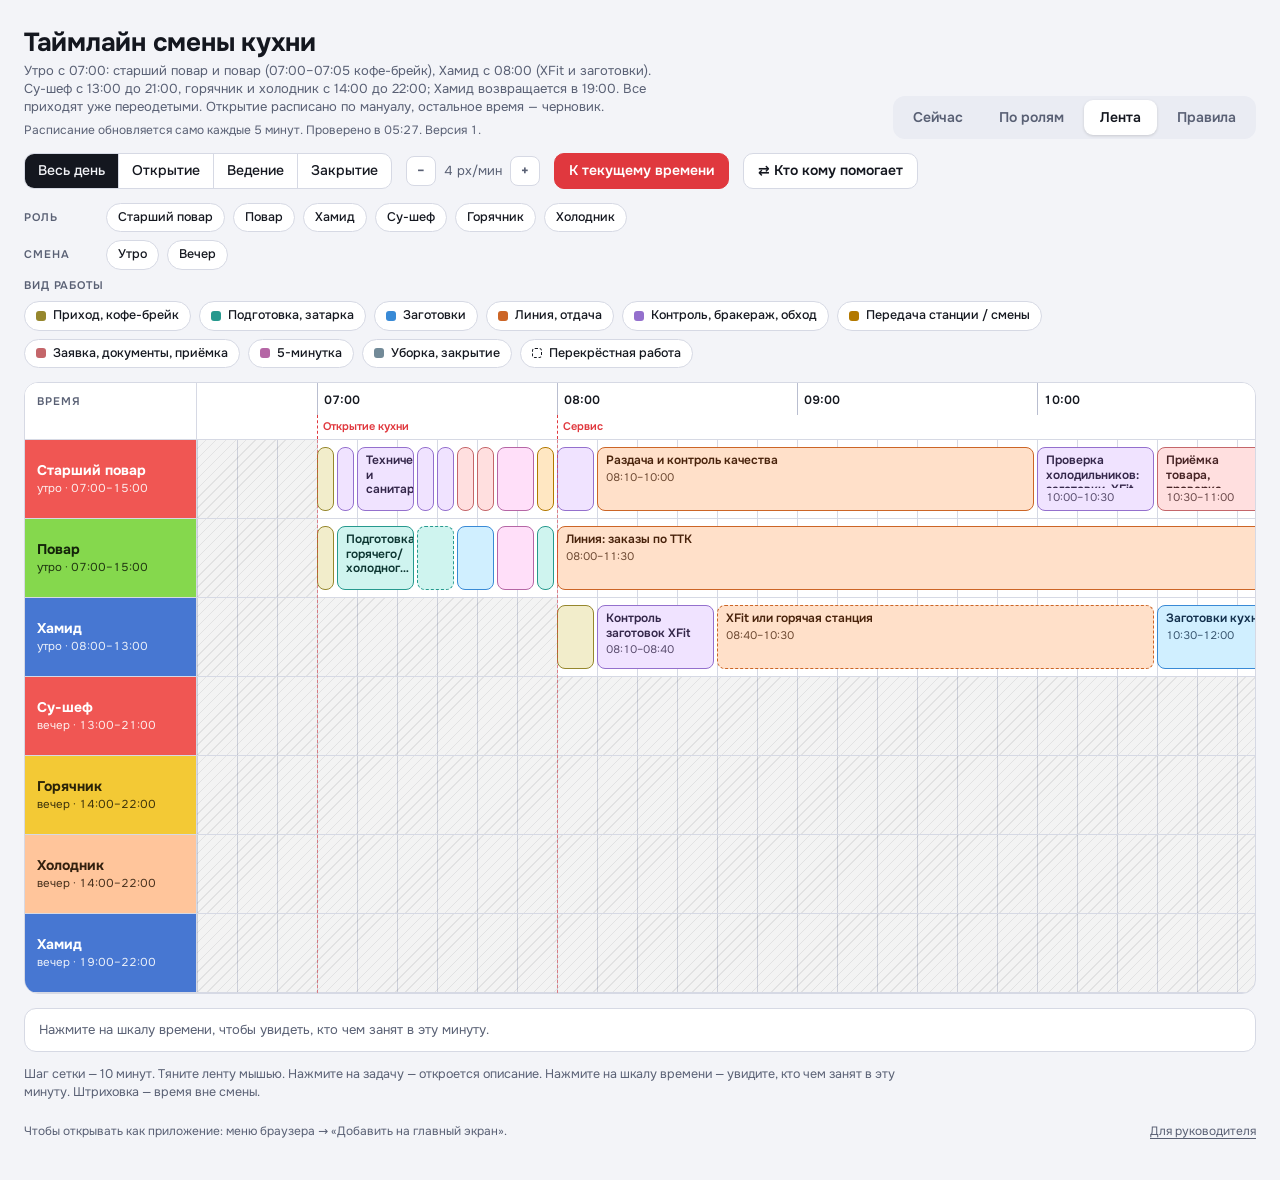
==== index.html @ 7838a144 "Add files via upload" ====
<!doctype html>
<html lang="ru">
<head>
<meta charset="utf-8">
<meta name="viewport" content="width=device-width, initial-scale=1, viewport-fit=cover">
<title>Таймлайн смены кухни</title>
<meta name="robots" content="noindex, nofollow">
<meta name="description" content="Расписание смены кухни: кто, что и когда делает">
<meta name="theme-color" content="#f3f4f8" media="(prefers-color-scheme: light)">
<meta name="theme-color" content="#0d1017" media="(prefers-color-scheme: dark)">
<link rel="manifest" href="manifest.webmanifest">
<link rel="icon" href="icons/icon.svg" type="image/svg+xml">
<link rel="apple-touch-icon" href="icons/apple-touch-icon.png">
<meta name="mobile-web-app-capable" content="yes">
<meta name="apple-mobile-web-app-capable" content="yes">
<meta name="apple-mobile-web-app-title" content="Кухня">
<link rel="stylesheet" href="fonts/onest.css">
<style>
/* Раскладка: шапка с вкладками → панель фильтров → лента (шкала времени × дорожки ролей) → панель описания задачи.
   Лента скроллится внутри своего контейнера; страница в ширину не растёт. Данные лежат в data.json рядом со страницей; приложение само читает его раз в 5 минут. */
:root {
  --font: "Onest", system-ui, -apple-system, "Segoe UI", Roboto, sans-serif;
  --bg: #f3f4f8;
  --surface: #ffffff;
  --surface-2: #eaecf3;
  --line: #d6d9e4;
  --line-strong: #b9bed0;
  --fg: #14171f;
  --muted: #596074;
  --accent: #e0383e;
  --accent-fg: #ffffff;
  --ok: #1e7a46;
  --warn: #9a5b00;
  --warn-bg: #fff3d6;
  --role-su: oklch(0.66 0.19 25);   --role-su-fg: #ffffff;
  --role-p: oklch(0.80 0.19 135);   --role-p-fg: #14230a;
  --role-ham: oklch(0.58 0.15 262); --role-ham-fg: #ffffff;
  --role-gc: oklch(0.85 0.16 92);   --role-gc-fg: #2a2308;
  --role-xc: oklch(0.87 0.09 55);   --role-xc-fg: #33200f;
  --role-tq: oklch(0.74 0.12 190);  --role-tq-fg: #05201f;
  --role-vi: oklch(0.62 0.17 295);  --role-vi-fg: #ffffff;
  --role-pk: oklch(0.78 0.13 350);  --role-pk-fg: #3a0c1f;
  --role-gy: oklch(0.74 0.02 260);  --role-gy-fg: #14171f;
  --role-or: oklch(0.76 0.16 55);   --role-or-fg: #301604;
  --off: rgba(20, 23, 31, .05);
  --hatch: rgba(20, 23, 31, .08);
  --tbg-l: .94; --tbd-l: .62; --ttx-l: .30;
  --shadow: 0 8px 30px rgba(20, 23, 31, .18);
}
@media (prefers-color-scheme: dark) {
  :root:not([data-theme="light"]) {
    --bg: #0d1017; --surface: #151a24; --surface-2: #1d2432; --line: #2a3246; --line-strong: #3b4560;
    --fg: #e8ebf3; --muted: #8e97ac; --accent: #ff6468; --accent-fg: #1a0708; --ok: #4cc38a; --warn: #f0b254; --warn-bg: #3a2c10;
    --role-su: oklch(0.62 0.18 25); --role-su-fg: #fff6f6; --role-p: oklch(0.78 0.18 135); --role-p-fg: #0d1a06; --role-ham: oklch(0.58 0.14 262); --role-ham-fg: #f3f5ff; --role-gc: oklch(0.80 0.15 92); --role-gc-fg: #1f1a05; --role-xc: oklch(0.80 0.09 55); --role-xc-fg: #25160a;
    --role-tq: oklch(0.70 0.12 190); --role-tq-fg: #04201e; --role-vi: oklch(0.60 0.16 295); --role-vi-fg: #f6f3ff; --role-pk: oklch(0.74 0.13 350); --role-pk-fg: #2a0714; --role-gy: oklch(0.55 0.02 260); --role-gy-fg: #f1f3f8; --role-or: oklch(0.72 0.15 55); --role-or-fg: #251003;
    --off: rgba(0, 0, 0, .28); --hatch: rgba(255, 255, 255, .05);
    --tbg-l: .30; --tbd-l: .64; --ttx-l: .95; --shadow: 0 8px 30px rgba(0, 0, 0, .55);
    color-scheme: dark;
  }
}
:root[data-theme="dark"] {
  --bg: #0d1017; --surface: #151a24; --surface-2: #1d2432; --line: #2a3246; --line-strong: #3b4560;
  --fg: #e8ebf3; --muted: #8e97ac; --accent: #ff6468; --accent-fg: #1a0708; --ok: #4cc38a; --warn: #f0b254; --warn-bg: #3a2c10;
  --role-su: oklch(0.62 0.18 25); --role-su-fg: #fff6f6; --role-p: oklch(0.78 0.18 135); --role-p-fg: #0d1a06; --role-ham: oklch(0.58 0.14 262); --role-ham-fg: #f3f5ff; --role-gc: oklch(0.80 0.15 92); --role-gc-fg: #1f1a05; --role-xc: oklch(0.80 0.09 55); --role-xc-fg: #25160a;
  --role-tq: oklch(0.70 0.12 190); --role-tq-fg: #04201e; --role-vi: oklch(0.60 0.16 295); --role-vi-fg: #f6f3ff; --role-pk: oklch(0.74 0.13 350); --role-pk-fg: #2a0714; --role-gy: oklch(0.55 0.02 260); --role-gy-fg: #f1f3f8; --role-or: oklch(0.72 0.15 55); --role-or-fg: #251003;
  --off: rgba(0, 0, 0, .28); --hatch: rgba(255, 255, 255, .05);
  --tbg-l: .30; --tbd-l: .64; --ttx-l: .95; --shadow: 0 8px 30px rgba(0, 0, 0, .55);
  color-scheme: dark;
}

* { box-sizing: border-box; }
[hidden] { display: none !important; }
body {
  background: var(--bg); color: var(--fg); font-family: var(--font); font-size: 14px; line-height: 1.4;
  padding-block: 20px 28px;
  padding-left: max(16px, env(safe-area-inset-left, 0px));
  padding-right: max(16px, env(safe-area-inset-right, 0px));
}
button { font: inherit; color: inherit; cursor: pointer; }
:focus-visible { outline: 2px solid var(--accent); outline-offset: 2px; }
.app { max-width: 1700px; margin-inline: auto; display: flex; flex-direction: column; gap: 14px; min-width: 0; }

/* цвета лент: класс rc-* задаёт пару --rb / --rf */
.rc-su { --rb: var(--role-su); --rf: var(--role-su-fg); }
.rc-p  { --rb: var(--role-p);  --rf: var(--role-p-fg); }
.rc-ham { --rb: var(--role-ham); --rf: var(--role-ham-fg); }
.rc-gc { --rb: var(--role-gc); --rf: var(--role-gc-fg); }
.rc-xc { --rb: var(--role-xc); --rf: var(--role-xc-fg); }
.rc-tq { --rb: var(--role-tq); --rf: var(--role-tq-fg); }
.rc-vi { --rb: var(--role-vi); --rf: var(--role-vi-fg); }
.rc-pk { --rb: var(--role-pk); --rf: var(--role-pk-fg); }
.rc-gy { --rb: var(--role-gy); --rf: var(--role-gy-fg); }
.rc-or { --rb: var(--role-or); --rf: var(--role-or-fg); }

/* типы работ: оттенок и насыщенность; светлоту задаёт тема */
.ty-arrival { --h: 100; --c: .11; }
.ty-setup   { --h: 185; --c: .10; }
.ty-prep    { --h: 250; --c: .14; }
.ty-line    { --h: 48;  --c: .15; }
.ty-control { --h: 300; --c: .14; }
.ty-handoff { --h: 78;  --c: .14; }
.ty-docs    { --h: 18;  --c: .12; }
.ty-meeting { --h: 335; --c: .13; }
.ty-clean   { --h: 232; --c: .035; }

/* шапка */
.top { display: flex; flex-wrap: wrap; align-items: end; justify-content: space-between; gap: 12px 24px; }
h1 { margin: 0; font-size: 26px; line-height: 1.15; font-weight: 700; letter-spacing: -.01em; text-wrap: balance; }
.sub { margin: 4px 0 0; color: var(--muted); font-size: 13px; max-width: 70ch; }
.live { margin: 6px 0 0; color: var(--muted); font-size: 12px; font-variant-numeric: tabular-nums; }
.tabs { display: inline-flex; gap: 4px; padding: 4px; background: var(--surface-2); border-radius: 12px; max-width: 100%; overflow-x: auto; }
.tabs button { border: 0; background: transparent; padding: 8px 16px; border-radius: 9px; font-weight: 600; color: var(--muted); white-space: nowrap; }
.tabs button[aria-selected="true"] { background: var(--surface); color: var(--fg); box-shadow: 0 1px 3px rgba(0, 0, 0, .15); }

/* панель управления */
.bar { display: flex; flex-wrap: wrap; align-items: center; gap: 10px 14px; }
.seg { display: inline-flex; border: 1px solid var(--line); border-radius: 10px; overflow: hidden; background: var(--surface); }
.seg button { border: 0; background: transparent; padding: 7px 13px; font-weight: 500; }
.seg button + button { border-left: 1px solid var(--line); }
.seg button[aria-pressed="true"] { background: var(--fg); color: var(--bg); }
.zoom { display: inline-flex; align-items: center; gap: 8px; color: var(--muted); font-size: 13px; font-variant-numeric: tabular-nums; }
.zoom button { width: 30px; height: 30px; border-radius: 8px; border: 1px solid var(--line); background: var(--surface); font-weight: 700; }
.btn { border: 1px solid var(--line); background: var(--surface); padding: 7px 14px; border-radius: 10px; font-weight: 600; }
.btn.accent { background: var(--accent); border-color: var(--accent); color: var(--accent-fg); }
.btn[aria-pressed="true"] { background: var(--fg); color: var(--bg); border-color: var(--fg); }
.btn:disabled { opacity: .45; cursor: default; }

.filters { display: flex; flex-direction: column; gap: 8px; }
.frow { display: flex; flex-wrap: wrap; align-items: center; gap: 8px; }
.flabel { min-width: 74px; font-size: 11px; font-weight: 600; letter-spacing: .08em; text-transform: uppercase; color: var(--muted); }
.chip { display: inline-flex; align-items: center; gap: 7px; padding: 5px 11px; border: 1px solid var(--line); border-radius: 999px; background: var(--surface); font-size: 12.5px; font-weight: 500; }
.chip[aria-pressed="true"] { border-color: var(--fg); box-shadow: 0 0 0 1px var(--fg); }
.dot { width: 10px; height: 10px; border-radius: 3px; background: oklch(var(--tbd-l) var(--c, .1) var(--h, 250)); flex: none; }
.dot.cross { background: transparent; border: 1.5px dashed var(--fg); }

/* лента */
.tl { background: var(--surface); border: 1px solid var(--line); border-radius: 14px; overflow: hidden; min-width: 0; }
.tl-scroll { overflow: auto; max-height: 78vh; cursor: grab; user-select: none; -webkit-user-select: none; position: relative; overscroll-behavior: contain; }
.tl-scroll.drag { cursor: grabbing; }
.tl-inner { position: relative; min-width: 100%; }
.tl-row { display: flex; }
.tl-head { position: sticky; top: 0; z-index: 6; background: var(--surface); border-bottom: 1px solid var(--line); }
.tl-corner { position: sticky; left: 0; z-index: 7; flex: none; width: var(--lw); background: var(--surface); display: flex; align-items: end; padding: 0 12px 6px; font-size: 11px; font-weight: 600; letter-spacing: .08em; text-transform: uppercase; color: var(--muted); border-right: 1px solid var(--line); }
.tl-axtrack { position: relative; height: 32px; flex: none; cursor: pointer; }
.tick { position: absolute; top: 0; bottom: 0; border-left: 1px solid var(--line); }
.tick span { position: absolute; left: 6px; bottom: 6px; font-size: 12px; color: var(--muted); font-variant-numeric: tabular-nums; }
.tick.major { border-left-color: var(--line-strong); }
.tick.major span { color: var(--fg); font-weight: 600; }
.tl-mstrack { position: relative; height: 24px; flex: none; }
.flag { position: absolute; top: 0; bottom: 0; border-left: 1.5px dashed var(--accent); }
.flag span { position: absolute; left: 5px; top: 4px; font-size: 11px; font-weight: 600; color: var(--accent); white-space: nowrap; }
.tl-lanes { position: relative; }
.tl-lane { display: flex; border-bottom: 1px solid var(--line); }
.tl-lane:last-child { border-bottom: 0; }
.tl-label { position: sticky; left: 0; z-index: 5; flex: none; width: var(--lw); padding: 10px 12px; display: flex; flex-direction: column; justify-content: center; gap: 2px; border-right: 1px solid var(--line); background: var(--rb); color: var(--rf); }
.rl-role { font-weight: 700; font-size: 14px; line-height: 1.2; overflow-wrap: anywhere; }
.rl-sub { font-size: 11.5px; opacity: .9; font-variant-numeric: tabular-nums; }
.tl-track {
  position: relative; flex: none; height: 78px;
  background-image: linear-gradient(to right, var(--line) 1px, transparent 1px), linear-gradient(to right, var(--line-strong) 1px, transparent 1px);
  background-size: calc(var(--ppm) * 10px) 100%, calc(var(--ppm) * 60px) 100%;
  background-position: 0 0, calc(var(--ppm) * 30px) 0;
}
.off { position: absolute; top: 0; bottom: 0; background-color: var(--off); background-image: repeating-linear-gradient(135deg, transparent 0 6px, var(--hatch) 6px 7px); }
.blk {
  position: absolute; top: 7px; bottom: 7px; padding: 5px 8px; text-align: left; overflow: hidden; display: flex; flex-direction: column; gap: 2px; min-width: 0;
  border-radius: 8px; border: 1px solid oklch(var(--tbd-l) var(--c) var(--h));
  background: oklch(var(--tbg-l) calc(var(--c) * .4) var(--h)); color: oklch(var(--ttx-l) calc(var(--c) * .45) var(--h));
  transition: opacity .15s, box-shadow .15s;
}
.blk:hover { box-shadow: 0 0 0 2px oklch(var(--tbd-l) var(--c) var(--h)); z-index: 2; }
.blk .bt { font-size: 12px; font-weight: 600; line-height: 1.2; display: -webkit-box; -webkit-box-orient: vertical; -webkit-line-clamp: 3; overflow: hidden; }
.blk .bm { font-size: 11px; opacity: .8; font-variant-numeric: tabular-nums; white-space: nowrap; }
.blk .bh { font-size: 10.5px; font-weight: 600; opacity: .9; line-height: 1.15; }
.blk.tiny { padding: 0; }
.blk.cross { border-style: dashed; border-width: 1.5px; }
.blk.dim { opacity: .24; }
.blk.hi { border-width: 2px; box-shadow: 0 0 0 1px var(--surface), 0 0 0 3px oklch(var(--tbd-l) var(--c) var(--h)); }
.tl-over { position: absolute; top: 0; bottom: 0; pointer-events: none; z-index: 3; }
.mline { position: absolute; top: 0; bottom: 0; border-left: 1.5px dashed var(--accent); opacity: .55; }
.nowline { position: absolute; top: 0; bottom: 0; border-left: 2px solid var(--accent); }
.nowline span { position: absolute; top: 2px; left: 4px; background: var(--accent); color: var(--accent-fg); font-size: 10.5px; font-weight: 700; padding: 1px 6px; border-radius: 6px; }
.pline { position: absolute; top: 0; bottom: 0; border-left: 2px solid var(--fg); }
.pline span { position: absolute; bottom: 2px; left: 4px; background: var(--fg); color: var(--bg); font-size: 10.5px; font-weight: 700; padding: 1px 6px; border-radius: 6px; font-variant-numeric: tabular-nums; }

.probe { padding: 12px 14px; background: var(--surface); border: 1px solid var(--line); border-radius: 12px; display: flex; flex-wrap: wrap; gap: 8px 18px; align-items: center; font-size: 13px; }
.probe b { font-variant-numeric: tabular-nums; }
.probe .pr { display: inline-flex; gap: 8px; align-items: center; min-width: 0; }
.hint { margin: 0; color: var(--muted); font-size: 12.5px; max-width: 110ch; }
.legend-note { margin: 0; color: var(--muted); font-size: 12.5px; }
.boot { color: var(--muted); }

/* вкладки: сейчас / по ролям / правила */
.panel { display: flex; flex-direction: column; gap: 14px; }
.now-head { display: flex; align-items: baseline; gap: 12px; flex-wrap: wrap; }
.now-time { font-size: 38px; font-weight: 700; letter-spacing: -.02em; font-variant-numeric: tabular-nums; }
.cards { display: grid; grid-template-columns: repeat(auto-fill, minmax(min(100%, 340px), 1fr)); gap: 12px; }
.card { background: var(--surface); border: 1px solid var(--line); border-radius: 14px; padding: 14px; display: flex; flex-direction: column; gap: 10px; min-width: 0; text-align: left; }
.card-h { display: flex; align-items: center; gap: 10px; flex-wrap: wrap; }
.rolepill { display: inline-block; padding: 3px 10px; border-radius: 8px; font-weight: 700; font-size: 12.5px; background: var(--rb); color: var(--rf); }
.shifttag { font-size: 12.5px; color: var(--muted); font-variant-numeric: tabular-nums; }
.cur { border: 1px solid oklch(var(--tbd-l) var(--c) var(--h)); background: oklch(var(--tbg-l) calc(var(--c) * .4) var(--h)); color: oklch(var(--ttx-l) calc(var(--c) * .45) var(--h)); border-radius: 10px; padding: 10px 12px; display: flex; flex-direction: column; gap: 6px; width: 100%; text-align: left; }
.cur .ct { font-weight: 700; }
.cur .cm { font-size: 12.5px; opacity: .85; font-variant-numeric: tabular-nums; }
.prog { height: 5px; border-radius: 3px; background: rgba(127, 127, 127, .25); overflow: hidden; }
.prog i { display: block; height: 100%; background: oklch(var(--tbd-l) var(--c) var(--h)); }
.next { color: var(--muted); font-size: 13px; }
.next-btn { border: 0; background: none; padding: 0; text-align: left; color: var(--muted); font-size: 13px; }
.next-btn:hover { color: var(--fg); }
.muted { color: var(--muted); }
.lane-sec { background: var(--surface); border: 1px solid var(--line); border-radius: 14px; overflow: hidden; }
.lane-sec > .card-h { padding: 12px 14px; border-bottom: 1px solid var(--line); }
.trow { display: grid; grid-template-columns: 108px 1fr; gap: 10px; align-items: center; width: 100%; padding: 9px 14px; border: 0; border-top: 1px solid var(--line); background: transparent; text-align: left; }
.lane-sec .trow:first-of-type { border-top: 0; }
.trow:hover { background: var(--surface-2); }
.trow .tt { font-variant-numeric: tabular-nums; color: var(--muted); font-size: 12.5px; }
.trow .tn { display: flex; align-items: center; gap: 8px; font-weight: 500; min-width: 0; }
.trow .tn span.tx { min-width: 0; }
.rules { display: grid; grid-template-columns: repeat(auto-fill, minmax(min(100%, 360px), 1fr)); gap: 12px; align-items: start; }
.rules h3 { margin: 0; font-size: 15px; }
.rules h4 { margin: 4px 0 0; font-size: 11px; letter-spacing: .08em; text-transform: uppercase; color: var(--muted); }
.rules ul { margin: 0; padding-left: 18px; display: flex; flex-direction: column; gap: 3px; }
.rules p { margin: 0; color: var(--muted); font-size: 13px; }

/* описание задачи */
.scrim { position: fixed; inset: 0; background: rgba(8, 10, 16, .45); z-index: 40; }
.drawer {
  position: fixed; z-index: 41; top: 0; right: 0; bottom: 0; width: min(440px, 100%); background: var(--surface); border-left: 1px solid var(--line); box-shadow: var(--shadow);
  display: flex; flex-direction: column; padding-top: env(safe-area-inset-top, 0px); padding-right: env(safe-area-inset-right, 0px); padding-bottom: env(safe-area-inset-bottom, 0px);
}
.dr-h { display: flex; align-items: start; gap: 12px; padding: 16px 18px 12px; }
.dr-h h2 { margin: 0; font-size: 18px; line-height: 1.25; flex: 1; text-wrap: balance; overflow-wrap: anywhere; }
.dr-x { border: 1px solid var(--line); background: var(--surface); width: 34px; height: 34px; border-radius: 9px; font-size: 18px; line-height: 1; }
.dr-b { padding: 0 18px 18px; overflow: auto; display: flex; flex-direction: column; gap: 12px; }
.dr-meta { display: grid; grid-template-columns: auto 1fr; gap: 4px 14px; font-size: 13px; }
.dr-meta dt { color: var(--muted); }
.dr-meta dd { margin: 0; font-variant-numeric: tabular-nums; }
.dr-desc { white-space: pre-wrap; font-size: 13.5px; line-height: 1.5; border-top: 1px solid var(--line); padding-top: 12px; }
.badge { display: inline-flex; align-items: center; gap: 6px; font-size: 12px; font-weight: 600; padding: 3px 9px; border-radius: 999px; border: 1px solid oklch(var(--tbd-l) var(--c) var(--h)); background: oklch(var(--tbg-l) calc(var(--c) * .4) var(--h)); color: oklch(var(--ttx-l) calc(var(--c) * .45) var(--h)); align-self: flex-start; }
.note { font-size: 12.5px; padding: 8px 10px; border-radius: 8px; background: var(--surface-2); color: var(--muted); }


/* редактор */
.edbar { display: flex; flex-wrap: wrap; align-items: center; gap: 8px 10px; margin-top: 10px; }
.edbar .btn { padding: 6px 12px; }
.edpill { display: inline-block; padding: 3px 10px; border-radius: 8px; font-size: 12px; font-weight: 700; background: var(--fg); color: var(--bg); }
.sv { font-size: 12.5px; color: var(--muted); font-variant-numeric: tabular-nums; }
.sv[data-s="ok"] { color: var(--ok); }
.sv[data-s="dirty"], .sv[data-s="busy"] { color: var(--warn); }
.sv[data-s="err"] { color: var(--accent); font-weight: 600; }
body.pv .edonly { display: none !important; }
.fld { display: flex; flex-direction: column; gap: 4px; min-width: 0; }
.fld .fl { color: var(--muted); font-weight: 600; font-size: 11px; letter-spacing: .06em; text-transform: uppercase; }
input[type="text"], input[type="password"], input[type="time"], select, textarea {
  font: inherit; color: var(--fg); background: var(--surface); border: 1px solid var(--line-strong); border-radius: 8px; padding: 7px 9px; min-width: 0; width: 100%;
}
textarea { resize: vertical; line-height: 1.45; }
input[type="checkbox"] { width: 17px; height: 17px; accent-color: var(--fg); flex: none; }
.r2 { display: grid; grid-template-columns: 1fr 1fr; gap: 10px; }
.nudge { display: flex; flex-wrap: wrap; align-items: center; gap: 6px; }
.nudge .nl { color: var(--muted); font-size: 12px; min-width: 66px; }
.nudge button { padding: 4px 10px; border: 1px solid var(--line); background: var(--surface); border-radius: 8px; font-size: 12.5px; font-weight: 600; font-variant-numeric: tabular-nums; }
.chk { display: flex; gap: 8px; align-items: center; font-size: 13px; }
.acts { display: flex; flex-wrap: wrap; gap: 8px; margin-top: 4px; }
.btn.danger { color: var(--accent); border-color: var(--accent); }
.btn.danger.armed { background: var(--accent); color: var(--accent-fg); }
.note.warn { background: var(--warn-bg); color: var(--warn); }
.note.bad { background: var(--warn-bg); color: var(--accent); font-weight: 600; }
.setup { display: flex; flex-direction: column; gap: 14px; max-width: 980px; }
.setup h3 { margin: 0; font-size: 15px; }
.lane-ed { display: flex; flex-direction: column; gap: 10px; }
.lane-ed-g { display: grid; grid-template-columns: 2fr 1fr 1fr 1fr; gap: 10px; }
.swatches { display: flex; flex-wrap: wrap; gap: 6px; align-items: center; }
.sw { width: 28px; height: 28px; border-radius: 8px; border: 2px solid transparent; background: var(--rb); padding: 0; }
.sw[aria-pressed="true"] { border-color: var(--fg); box-shadow: 0 0 0 2px var(--surface) inset; }
.ms-row { display: grid; grid-template-columns: 120px 1fr auto; gap: 10px; align-items: center; }
.tp-grid { display: grid; grid-template-columns: repeat(auto-fill, minmax(min(100%, 260px), 1fr)); gap: 10px; }
.grp { display: flex; flex-direction: column; gap: 8px; padding-top: 10px; border-top: 1px solid var(--line); }
.xs { padding: 4px 10px; font-size: 12.5px; }
.foot { display: flex; flex-wrap: wrap; align-items: center; justify-content: space-between; gap: 6px 18px; margin-top: 4px; color: var(--muted); font-size: 12px; }
.foot p { margin: 0; }
.lnk { border: 0; background: none; padding: 4px 0; color: var(--muted); font-size: 12px; text-decoration: underline; text-underline-offset: 3px; }
.lnk:hover { color: var(--fg); }
.mode { font-size: 12.5px; color: var(--muted); }
.login { display: flex; flex-direction: column; gap: 12px; }
.login p { margin: 0; color: var(--muted); font-size: 13px; line-height: 1.5; }


@media (max-width: 640px) {
  h1 { font-size: 22px; }
  .drawer { top: auto; left: 0; width: 100%; max-height: 90%; border-left: 0; border-top: 1px solid var(--line); border-radius: 16px 16px 0 0; }
  .flabel { width: 100%; }
  .now-time { font-size: 30px; }
  .trow { grid-template-columns: 92px 1fr; }
  
  .lane-ed-g { grid-template-columns: 1fr 1fr; }
  .lane-ed-g .fld:first-child { grid-column: 1 / -1; }
  .ms-row { grid-template-columns: 96px 1fr auto; }
  
}
@media (prefers-reduced-motion: reduce) { * { transition: none !important; scroll-behavior: auto !important; } }
</style>
</head>
<body>
<div class="app">
  <header class="top">
    <div>
      <h1 id="h1">Таймлайн смены кухни</h1>
      <p class="sub" id="sub"></p>
      <p class="live" id="live"></p>
      
      <div class="edbar" id="edbar" hidden>
        <span class="edpill">Редактор</span>
        <span class="sv edonly" id="sv" data-s="idle">Изменений нет</span>
        <button class="btn accent edonly" id="pubbtn" type="button" disabled>Опубликовать</button>
        <button class="btn edonly" id="addtask" type="button">＋ Задача</button>
        <button class="btn" id="previewbtn" type="button" aria-pressed="false">Как видят сотрудники</button>
        <button class="btn" id="outbtn" type="button">Выйти</button>
        <span class="mode" id="modelab"></span>
      </div>
      
    </div>
    <div class="tabs" role="tablist" id="tabs">
      <button role="tab" data-tab="now" aria-selected="false">Сейчас</button>
      <button role="tab" data-tab="roles" aria-selected="false">По ролям</button>
      <button role="tab" data-tab="lenta" aria-selected="true">Лента</button>
      <button role="tab" data-tab="rules" aria-selected="false">Правила</button>
      <button role="tab" data-tab="setup" aria-selected="false" class="edonly" hidden>Настройка</button>
    </div>
  </header>

  <section class="panel" id="p-lenta" hidden>
    <div class="bar">
      <div class="seg" id="phase" role="group" aria-label="Часть дня">
        <button data-p="all" aria-pressed="true">Весь день</button>
        <button data-p="open" aria-pressed="false">Открытие</button>
        <button data-p="service" aria-pressed="false">Ведение</button>
        <button data-p="close" aria-pressed="false">Закрытие</button>
      </div>
      <div class="zoom"><button id="zm" aria-label="Уменьшить масштаб">−</button><span id="zl">4 px/мин</span><button id="zp" aria-label="Увеличить масштаб">+</button></div>
      <button class="btn accent" id="tonow">К текущему времени</button>
      <button class="btn" id="helpers" aria-pressed="false">⇄ Кто кому помогает</button>
    </div>
    <div class="filters">
      <div class="frow"><span class="flabel">Роль</span><span id="f-roles" class="frow"></span></div>
      <div class="frow"><span class="flabel">Смена</span><span id="f-shifts" class="frow"></span></div>
      <div class="frow"><span class="flabel">Вид работы</span><span id="f-types" class="frow"></span></div>
    </div>
    <div class="tl" id="tl">
      <div class="tl-scroll" id="tlscroll"><div class="tl-inner" id="tlinner"></div></div>
    </div>
    <div class="probe" id="probe"></div>
    <p class="hint">Шаг сетки — 10 минут. Тяните ленту мышью. Нажмите на задачу — откроется описание. Нажмите на шкалу времени — увидите, кто чем занят в эту минуту. Штриховка — время вне смены.</p>
    <p class="hint edonly" hidden>Редактор: нажмите на задачу, чтобы изменить время, название и описание. Двойной щелчок по пустому месту дорожки — новая задача в это время. Ленты, вехи и заголовок — во вкладке «Настройка». Правки видны только вам, пока не нажмёте «Опубликовать»; у сотрудников расписание обновится в течение 5–7 минут.</p>
    <p class="legend-note" id="helpnote" hidden>Пунктирные задачи — перекрёстная работа: один сотрудник помогает другому или берёт на себя его задачу.</p>
  </section>

  <section class="panel" id="p-now" hidden></section>
  <section class="panel" id="p-roles" hidden></section>
  <section class="panel" id="p-rules" hidden></section>
  <section class="panel setup" id="p-setup" hidden></section>

  <footer class="foot">
    <p>Чтобы открывать как приложение: меню браузера → «Добавить на главный экран».</p>
    <button class="lnk" id="loginbtn" type="button">Для руководителя</button>
  </footer>
</div>

<div class="scrim" id="scrim" hidden></div>
<aside class="drawer" id="drawer" role="dialog" aria-modal="true" aria-labelledby="dr-title" hidden>
  <div class="dr-h"><h2 id="dr-title"></h2><button class="dr-x" id="dr-x" aria-label="Закрыть">×</button></div>
  <div class="dr-b" id="dr-b"></div>
</aside>

<script id="seed" type="application/json">{"v": 1, "meta": {"title": "Таймлайн смены кухни", "sub": "Утро с 07:00: старший повар и повар (07:00–07:05 кофе-брейк), Хамид с 08:00 (XFit и заготовки). Су-шеф с 13:00 до 21:00, горячник и холодник с 14:00 до 22:00; Хамид возвращается в 19:00. Все приходят уже переодетыми. Открытие расписано по мануалу, остальное время — черновик."}, "lanes": [{"id": "st", "role": "Старший повар", "cls": "su", "shift": "утро", "frm": 420, "to": 900}, {"id": "pu", "role": "Повар", "cls": "p", "shift": "утро", "frm": 420, "to": 900}, {"id": "hm", "role": "Хамид", "cls": "ham", "shift": "утро", "frm": 480, "to": 780}, {"id": "sf", "role": "Су-шеф", "cls": "su", "shift": "вечер", "frm": 780, "to": 1260}, {"id": "gc", "role": "Горячник", "cls": "gc", "shift": "вечер", "frm": 840, "to": 1320}, {"id": "xc", "role": "Холодник", "cls": "xc", "shift": "вечер", "frm": 840, "to": 1320}, {"id": "hv", "role": "Хамид", "cls": "ham", "shift": "вечер", "frm": 1140, "to": 1320}], "types": [{"id": "arrival", "name": "Приход, кофе-брейк"}, {"id": "setup", "name": "Подготовка, затарка"}, {"id": "prep", "name": "Заготовки"}, {"id": "line", "name": "Линия, отдача"}, {"id": "control", "name": "Контроль, бракераж, обход"}, {"id": "handoff", "name": "Передача станции / смены"}, {"id": "docs", "name": "Заявка, документы, приёмка"}, {"id": "meeting", "name": "5-минутка"}, {"id": "clean", "name": "Уборка, закрытие"}], "tasks": [{"id": "st1", "lane": "st", "type": "arrival", "phase": "open", "title": "Кофе-брейк", "s": 420, "e": 425, "desc": "Все приходят уже переодетыми: к 07:00 вы в рабочей униформе. С 07:00 до 07:05 — кофе-брейк.\n\n1. Отметиться в журнале прихода/ухода, обработать руки.\n2. Приготовить кофе, настроиться на смену.\n3. Ровно 5 минут, затем — проверка повара и задачи на открытие.", "guess": false, "cross": false, "crossNote": ""}, {"id": "st2", "lane": "st", "type": "control", "phase": "open", "title": "Технический и санитарный обход кухни + заполнение электронных чек-листов", "s": 430, "e": 445, "desc": "Во время обхода заполняйте электронный чек-лист обхода кухни — сразу по ходу, не после.\n\nТехническое и санитарное состояние кухни:\n1. Проверить чистоту рабочих поверхностей, оборудования (внутри и снаружи), пола и стен.\n2. Проверить соответствие Правилам пищевой безопасности.\n3. Проверить техническое состояние кухни:\na. Исправность приточно-вытяжной системы\nb. Стоки в раковинах и в полу (не забиты)\nc. Работоспособность розеток\nd. Целостность поверхностей (стены, пол и т.д.)\ne. В случае неисправности — сделать заявку в техническую службу\n4. Проверить исправность оборудования:\na. Температурный режим всего холодильного оборудования (холодильники, морозильники, камеры)\nb. Исправность и состояние теплового оборудования\nc. Исправность нейтрально-технического оборудования (блендеры, мясорубки, рисоварка и пр.)\nd. Получить обратную связь по работе оборудования от повара\ne. Убедиться, что всё тепловое и холодильное оборудование включено и готово к работе", "guess": false, "cross": false, "crossNote": ""}, {"id": "st3", "lane": "st", "type": "control", "phase": "open", "title": "Проверка готовности станции к открытию", "s": 445, "e": 450, "desc": "1. Обойти станцию ГЦ/ХЦ и подтвердить готовность позиции к смене: инвентарь, посуда, хозы, продукты, П/Ф.\n2. Собрать от повара информацию по позициям на ограничении и кандидатам в Stop/Go-лист.\n3. Проанализировать преп-лист, расставить приоритеты по заготовкам.\n4. Убедиться, что П/Ф на станции вскрыты и выставлены к бракеражу.\n\nБракераж — отдельной задачей (см. «Бракераж П/Ф»).", "guess": false, "cross": false, "crossNote": ""}, {"id": "st4", "lane": "st", "type": "control", "phase": "open", "title": "Бракераж П/Ф", "s": 450, "e": 455, "desc": "Бракеражу подлежат все П/Ф, которые уже есть на станции (не приготовленные сегодня). Повар заранее вскрывает их и выставляет на ложке / в соуснике.\n\n1. Попробовать каждый П/Ф и убедиться, что:\n- П/Ф приготовлен по утвержденной ТТК\n- Органолептические качества соответствуют стандарту\n- Срок годности и маркировка в порядке\n- Объем достаточен согласно преп-листу станции\n\n2. По каждому П/Ф принять решение:\n- Соответствует — допускается к реализации\n- Можно доработать — дать задачу повару исправить П/Ф\n- Нельзя исправить до начала смены — блюдо в Stop-лист с причиной; если есть продукты — дать задачу немедленно приготовить заново\n- Объема мало — позиция на ограничение, приоритет в преп-листе\n- Нужно срочно продать — в Go-лист\n\n3. Зафиксировать бракераж в журнале.\n4. Зафиксировать списание продуктов на бракераж.", "guess": false, "cross": false, "crossNote": ""}, {"id": "st5", "lane": "st", "type": "docs", "phase": "open", "title": "Заполнение журналов", "s": 455, "e": 460, "desc": "Журналы к заполнению:\n1. Журнал здоровья (гнойничковые инфекции и т.п.)\n2. Журнал температурного режима холодильного оборудования\n3. Журнал бракеража\n4. Журнал контроля работы бактерицидных ламп (при наличии)\n5. Журнал учета использования фритюрных жиров (при наличии фритюра)\n\n[Уточнить итоговый перечень журналов кухни]", "guess": false, "cross": false, "crossNote": ""}, {"id": "st6", "lane": "st", "type": "docs", "phase": "open", "title": "Составить Stop/Go-лист по итогам бракеража", "s": 460, "e": 465, "desc": "Stop/Go-лист составляется только по итогам бракеража и до начала 5-минутки.\n\nПравила заполнения Stop/Go-листа:\n1. Указать отсутствующие позиции + время/дату снятия со стопа.\n2. Указать позиции с ограниченным количеством порций + время снятия ограничения + причину ограничения или стопа.\n3. Указать позиции, которые требуется продать в срочном порядке (Go-лист).\n\nПравила передачи информации в зал (см. задачу 8):\na. Передать Stop/Go-лист администратору зала / старшему официанту.\nb. Продублировать Stop/Go-лист в рабочий чат «Stop list» [уточнить мессенджер].\n\n4. Отправить фото заполненных бракеражных листов в фото-отчет.", "guess": false, "cross": false, "crossNote": ""}, {"id": "st7", "lane": "st", "type": "meeting", "phase": "open", "title": "Провести 5-минутку кухни", "s": 465, "e": 475, "desc": "Информацию для 5-минутки собирайте заранее, по ходу открытия (отдельного слота на подготовку нет).\n\nПравила проведения:\n1. Проводится стоя, не дольше 10 минут.\n2. Начинается с приветствия, завершается благодарностью.\n3. Присутствует вся кухня — от начала до конца, никто не отвлекается на заготовки.\n4. Уточнить, есть ли вопросы по информации и поставленным задачам.\n5. Собрать обратную связь и предложения.\n6. Позитивная манера, без жаргона и ненормативной лексики. Открытые позы, зрительный контакт.\n\nСтруктура 5-минутки:\n1. Бронирования на сегодня (кол-во броней, банкеты)\n2. Stop/Go-лист\n3. VIP-гости\n4. Изменения в составе блюд / меню\n5. Пищевая безопасность (мини-тренинг, 1 тема)\n6. Новости заведения, анонсы\n7. Анализ предыдущей смены, отзывы\n8. Дни рождения\n9. Мотивация (премии, если выполнены KPI)", "guess": false, "cross": false, "crossNote": ""}, {"id": "st8", "lane": "st", "type": "handoff", "phase": "open", "title": "Передать Stop/Go-лист и меню в зал", "s": 475, "e": 480, "desc": "Передать сотрудникам зала:\n1. Актуальный Stop/Go-лист и блюда дня.\n2. Изменения в технологии, составе или подаче блюд.\n3. Ответить на вопросы официантов по меню, составу, аллергенам.\n\nПолучить от зала:\n4. Брони, VIP-гости, банкеты на сегодня.\n5. Отзывы гостей по кухне за предыдущую смену.\n\nК 08:00 — кухня готова к сервису.", "guess": false, "cross": false, "crossNote": ""}, {"id": "st9", "lane": "st", "type": "control", "phase": "service", "title": "Поставить задачи Хамиду: XFit и заготовки", "s": 480, "e": 490, "desc": "1. Принять Хамида: проверить приход и внешний вид.\n2. Поставить задачи: сначала проверка заготовок XFit, затем заготовки кухни по преп-листу.\n3. Если заготовок для XFit нет — назначить Хамида на горячую станцию.\n4. Озвучить приоритеты по преп-листу и время готовности.", "guess": true, "cross": false, "crossNote": ""}, {"id": "st10", "lane": "st", "type": "line", "phase": "service", "title": "Раздача и контроль качества", "s": 490, "e": 600, "desc": "1. Стоять на раздаче: проверять блюда перед подачей (вид, температура, соответствие ТТК).\n2. Следить за временем отдачи заказов.\n3. Помогать на линии, если копится очередь заказов.\n4. При изменении Stop/Go-листа сразу сообщать в зал.", "guess": true, "cross": false, "crossNote": ""}, {"id": "st11", "lane": "st", "type": "control", "phase": "service", "title": "Проверка холодильников: заготовки, XFit, Stop/Go", "s": 600, "e": 630, "desc": "1. Проверить количество и качество заготовок в холодильниках, в том числе заготовок XFit.\n2. По итогам проверки составить Stop-лист и Go-лист.\n3. Передать изменения в зал.\n4. Скорректировать преп-лист.", "guess": true, "cross": false, "crossNote": ""}, {"id": "st12", "lane": "st", "type": "docs", "phase": "service", "title": "Приёмка товара, проверка накладных", "s": 630, "e": 660, "desc": "1. Принять товар от поставщиков: количество, качество, сроки годности, температура.\n2. Сверить с накладной, зафиксировать расхождения.\n3. Разложить продукты по местам хранения (первым расходуется то, что поступило раньше).", "guess": true, "cross": false, "crossNote": ""}, {"id": "st13", "lane": "st", "type": "prep", "phase": "service", "title": "Заготовки по преп-листу, помощь на линии", "s": 660, "e": 760, "desc": "1. Заготовки строго по преп-листу в порядке приоритета.\n2. Готовить по ТТК, маркировать каждый П/Ф.\n3. При очереди заказов — помогать на линии.", "guess": true, "cross": false, "crossNote": ""}, {"id": "st14", "lane": "st", "type": "handoff", "phase": "service", "title": "Подготовить передачу смены", "s": 760, "e": 780, "desc": "1. Проверить остатки П/Ф и продуктов.\n2. Обновить преп-лист для вечерней смены.\n3. Подготовить Stop/Go-лист и информацию по броням, VIP-гостям, замечаниям.\n4. Проверить, что станции убраны и промаркированы.", "guess": true, "cross": false, "crossNote": ""}, {"id": "st15", "lane": "st", "type": "handoff", "phase": "service", "title": "Передать смену су-шефу", "s": 780, "e": 795, "desc": "1. Передать остатки, преп-лист и Stop/Go-лист.\n2. Рассказать о неисправностях оборудования, замечаниях гостей, бронях и банкетах.\n3. Отметиться в журнале ухода.", "guess": true, "cross": false, "crossNote": ""}, {"id": "st16", "lane": "st", "type": "docs", "phase": "service", "title": "Административные задачи, беседы с официантами", "s": 840, "e": 900, "desc": "1. Административные задачи: графики, учёт, документы [уточнить].\n2. По необходимости — беседы с официантами по меню и сервису.", "guess": true, "cross": false, "crossNote": ""}, {"id": "pu1", "lane": "pu", "type": "arrival", "phase": "open", "title": "Кофе-брейк", "s": 420, "e": 425, "desc": "К 07:00 вы уже переодеты в рабочую униформу: переодеваться нужно до начала смены, все задачи на позиции выполняются только в униформе.\n\n1. Отметиться в журнале прихода/ухода, обработать руки (антисептик / мыло).\n2. Приготовить кофе, лёгкий перекус, настроиться на смену.\n3. Строго 5 минут, затем — получить задачи от старшего повара.\n\nПравила внешнего вида:\na. Чистая, хорошо отглаженная униформа\nb. Полная комплектация униформы\nc. Чистая обувь\nd. Отсутствие посторонних запахов\ne. Убранные волосы\nf. Аккуратные ногти\ng. Отсутствие украшений\nh. Открытые раны обработаны, наложен пластырь", "guess": false, "cross": false, "crossNote": ""}, {"id": "pu3", "lane": "pu", "type": "setup", "phase": "open", "title": "Подготовка горячего/холодного цеха к открытию", "s": 425, "e": 445, "desc": "Алгоритм подготовки станции:\n1. Продезинфицировать рабочие поверхности, проверить чистоту пола и стен.\n2. Проверить соблюдение Правил пищевой безопасности:\na. Маркировка полок, холодильников, досок, ножей\nb. Маркировка каждого П/Ф (наименование, дата и время изготовления, срок годности)\nc. Наличие дез. раствора\nd. Отсутствие личных вещей на рабочем месте\n3. Затарить станцию:\na. Хозы (перчатки, пленка, салфетки, дез. раствор)\nb. Инвентарь\nc. Посуда для подачи блюд\nd. Всё необходимое для бесперебойной работы — в радиусе ±2 метра\n4. Вскрыть и подготовить к бракеражу старшему повару все имеющиеся на станции П/Ф: выложить на ложку / в соусник / на тарелку.\n5. Проанализировать текущий остаток П/Ф и сверить с преп-листом, оставленным вечерней сменой. При необходимости скорректировать преп-лист.\n\nП/Ф ГЦ/ХЦ к бракеражу (уточнить под меню):\na. Бульоны\nb. Супы\nc. Горячие соусы\nd. Дрессинги\ne. Фарши\nf. Мясные/рыбные П/Ф\ng. Гарниры\n\nРезультат: к началу проверки старшего повара станция затарена, П/Ф выставлены к бракеражу.", "guess": false, "cross": false, "crossNote": ""}, {"id": "pu4", "lane": "pu", "type": "setup", "phase": "open", "title": "Подготовить раздачу к сервису", "s": 445, "e": 455, "desc": "1. Проверить чистоту рабочей поверхности и холодильного оборудования раздачи. При необходимости провести санитарную обработку внутри и снаружи.\n2. Проверить соответствие Правилам пищевой безопасности:\na. Маркировка полок, холодильников, досок, ножей\nb. Маркировка каждого П/Ф\nc. Наличие дез. раствора\nd. Отсутствие личных вещей на рабочих местах\n3. Принести необходимый инвентарь и разложить на раздаче.\n4. Включить тепловое оборудование раздачи (при наличии).\n5. Заполнить раздачу посудой для сервировки блюд.\n6. Всё необходимое для бесперебойной работы — в радиусе ±2 метра.\n7. Заполнить раздачу продуктами и П/Ф в количестве, необходимом для сервиса.", "guess": false, "cross": true, "crossNote": "Повар готовит раздачу вместо старшего повара (в исходном мануале это задача су-шефа)."}, {"id": "pu5", "lane": "pu", "type": "prep", "phase": "open", "title": "Заготовки по преп-листу — горячий/холодный цех", "s": 455, "e": 465, "desc": "1. Выполнять заготовки строго по преп-листу в порядке приоритета, установленного старшим поваром.\n2. В первую очередь — позиции, из-за которых блюдо может попасть в Stop-лист.\n3. Готовить по ТТК. Маркировать каждый П/Ф.\n4. Незавершенные позиции — доделать в ведении смены в периоды низкой загрузки.", "guess": false, "cross": false, "crossNote": ""}, {"id": "pu6", "lane": "pu", "type": "meeting", "phase": "open", "title": "Участвовать в 5-минутке кухни", "s": 465, "e": 475, "desc": "1. Присутствовать с начала до конца, не отвлекаться на заготовки.\n2. Задать вопросы по поставленным задачам и Stop/Go-листу.\n3. Дать обратную связь по станции: чего не хватает, что может уйти в Stop.", "guess": false, "cross": false, "crossNote": ""}, {"id": "pu7", "lane": "pu", "type": "setup", "phase": "open", "title": "Дозатарить станцию и быть готовым к сервису", "s": 475, "e": 480, "desc": "1. Устранить замечания старшего повара по итогам проверки станции и бракеража.\n2. Довыставить П/Ф к бракеражу, если чего-то не хватило; доделать незавершенные заготовки (в первую очередь — позиции, из-за которых блюдо может попасть в Stop-лист).\n3. Дозатарить станцию и раздачу, проверить остатки по преп-листу.\n4. К 08:00 — на станции, готов принимать заказы.", "guess": false, "cross": false, "crossNote": ""}, {"id": "pu8", "lane": "pu", "type": "line", "phase": "service", "title": "Линия: заказы по ТТК", "s": 480, "e": 690, "desc": "1. Готовить заказы строго по ТТК и в порядке очереди.\n2. Контролировать выход, вид и температуру подачи.\n3. Пополнять П/Ф на раздаче; при нехватке сообщить старшему повару (возможен Stop-лист).\n4. Поддерживать чистоту станции по ходу работы.", "guess": true, "cross": false, "crossNote": ""}, {"id": "pu9", "lane": "pu", "type": "prep", "phase": "service", "title": "Заготовки по преп-листу на вечер", "s": 690, "e": 810, "desc": "1. Выполнять заготовки строго по преп-листу в порядке приоритета, установленного старшим поваром.\n2. В первую очередь — позиции, из-за которых блюдо может попасть в Stop-лист.\n3. Готовить по ТТК. Маркировать каждый П/Ф.\n\n[Уточнить, какие заготовки делает Хамид, а какие повар]", "guess": true, "cross": false, "crossNote": ""}, {"id": "pu10", "lane": "pu", "type": "handoff", "phase": "service", "title": "Подготовить станцию к передаче", "s": 810, "e": 840, "desc": "1. Проверить остатки П/Ф, маркировку и сроки годности.\n2. Пополнить заготовки по преп-листу.\n3. Записать остатки и замечания для горячника и холодника.", "guess": true, "cross": false, "crossNote": ""}, {"id": "pu11", "lane": "pu", "type": "handoff", "phase": "service", "title": "Передать станции горячнику и холоднику", "s": 840, "e": 850, "desc": "1. Показать остатки П/Ф и заготовки.\n2. Передать преп-лист и замечания по станциям и оборудованию.", "guess": true, "cross": false, "crossNote": ""}, {"id": "pu12", "lane": "pu", "type": "clean", "phase": "service", "title": "Уборка станции и инвентаря", "s": 850, "e": 890, "desc": "1. Вымыть и продезинфицировать поверхности, оборудование и пол у станции.\n2. Убрать инвентарь, промаркировать и убрать П/Ф.\n3. Отметиться в журнале ухода.", "guess": true, "cross": false, "crossNote": ""}, {"id": "pu13", "lane": "pu", "type": "clean", "phase": "service", "title": "Вынести мусор", "s": 890, "e": 900, "desc": "1. Вынести мусор со станции и кухни.\n2. Проверить, что баки и контейнеры закрыты, пол чистый.", "guess": false, "cross": false, "crossNote": ""}, {"id": "hm1", "lane": "hm", "type": "arrival", "phase": "service", "title": "Получить задачи от старшего повара", "s": 480, "e": 490, "desc": "Хамид приходит уже переодетым: переодеваться нужно до начала смены.\n\n1. Отметиться в журнале прихода/ухода, обработать руки.\n2. Получить задачи от старшего повара: заготовки XFit и заготовки кухни.", "guess": false, "cross": false, "crossNote": ""}, {"id": "hm2", "lane": "hm", "type": "control", "phase": "service", "title": "Контроль заготовок XFit", "s": 490, "e": 520, "desc": "1. Проверить заготовки для XFit: что осталось с вечера (салаты и боулы в контейнерах).\n2. Сверить количество с заказом XFit.\n3. Проверить качество, маркировку и срок годности (срок хранения — 2 дня).\n4. Если чего-то не хватает — сообщить старшему повару.\n5. Если заготовок для XFit нет — перейти на горячую станцию (следующая задача).\n\n[Уточнить время отправки и количество порций]", "guess": true, "cross": false, "crossNote": ""}, {"id": "hm3", "lane": "hm", "type": "line", "phase": "service", "title": "XFit или горячая станция", "s": 520, "e": 630, "desc": "Если для XFit нужны заготовки:\n1. Приготовить недостающее по ТТК, упаковать в контейнеры, промаркировать.\n2. Подготовить отправку XFit.\n\nЕсли заготовок для XFit нет:\n1. Работать на горячей станции вместе с поваром.\n2. Готовить заказы по ТТК, поддерживать чистоту станции.", "guess": true, "cross": true, "crossNote": "Если заготовок для XFit нет, Хамид работает на горячей станции."}, {"id": "hm4", "lane": "hm", "type": "prep", "phase": "service", "title": "Заготовки кухни по преп-листу", "s": 630, "e": 720, "desc": "1. Заготовки строго по преп-листу в порядке приоритета старшего повара.\n2. Готовить по ТТК, маркировать каждый П/Ф.\n3. Незавершённое передать старшему повару.\n\n[Уточнить список заготовок]", "guess": true, "cross": false, "crossNote": ""}, {"id": "hm5", "lane": "hm", "type": "clean", "phase": "service", "title": "Убрать рабочее место, передать остатки", "s": 720, "e": 730, "desc": "1. Убрать рабочее место и инвентарь.\n2. Убрать П/Ф и заготовки XFit в холодильник, промаркировать.\n3. Передать старшему повару остатки и невыполненные заготовки.\n4. Отметиться в журнале ухода.", "guess": true, "cross": false, "crossNote": ""}, {"id": "gc1", "lane": "gc", "type": "handoff", "phase": "service", "title": "Принять горячую станцию от повара", "s": 840, "e": 850, "desc": "1. Прийти уже переодетым (переодеваться нужно до начала смены), отметиться в журнале прихода/ухода, обработать руки.\n2. Принять станцию: остатки П/Ф, маркировка, сроки годности.\n3. Уточнить замечания и преп-лист.", "guess": true, "cross": false, "crossNote": ""}, {"id": "gc2", "lane": "gc", "type": "setup", "phase": "service", "title": "Затарка горячей станции", "s": 850, "e": 885, "desc": "1. Затарить станцию: хозы, инвентарь, посуда.\n2. Выставить П/Ф, проверить маркировку и сроки.\n3. Сверить остатки с преп-листом.", "guess": true, "cross": false, "crossNote": ""}, {"id": "gc3", "lane": "gc", "type": "meeting", "phase": "service", "title": "Участвовать в 5-минутке вечерней смены", "s": 885, "e": 895, "desc": "1. Присутствовать с начала до конца, не отвлекаться на заготовки.\n2. Задать вопросы по задачам и Stop/Go-листу.\n3. Дать обратную связь по станции: чего не хватает, что может уйти в Stop.", "guess": true, "cross": false, "crossNote": ""}, {"id": "gc4", "lane": "gc", "type": "prep", "phase": "service", "title": "Заготовки горячего цеха на вечер", "s": 895, "e": 990, "desc": "1. Выполнять заготовки строго по преп-листу в порядке приоритета.\n2. В первую очередь — позиции, из-за которых блюдо может попасть в Stop-лист.\n3. Готовить по ТТК. Маркировать каждый П/Ф.", "guess": true, "cross": false, "crossNote": ""}, {"id": "gc5", "lane": "gc", "type": "line", "phase": "service", "title": "Горячая линия: заказы по ТТК", "s": 990, "e": 1140, "desc": "1. Готовить заказы строго по ТТК и в порядке очереди.\n2. Контролировать выход, вид и температуру подачи.\n3. Пополнять П/Ф на станции; при нехватке сообщить су-шефу.", "guess": true, "cross": false, "crossNote": ""}, {"id": "gc6", "lane": "gc", "type": "line", "phase": "service", "title": "Вечерний пик: горячая станция", "s": 1140, "e": 1260, "desc": "1. Готовить заказы по ТТК, держать темп отдачи.\n2. Не допускать нехватки П/Ф на станции.\n3. Сообщать су-шефу о позициях на ограничении.", "guess": true, "cross": false, "crossNote": ""}, {"id": "gc7", "lane": "gc", "type": "clean", "phase": "close", "title": "Уборка горячей станции", "s": 1260, "e": 1315, "desc": "1. Вымыть и продезинфицировать поверхности, оборудование и пол.\n2. Убрать инвентарь, промаркировать и убрать П/Ф.\n3. Записать остатки П/Ф для утреннего повара.", "guess": true, "cross": false, "crossNote": ""}, {"id": "gc8", "lane": "gc", "type": "clean", "phase": "close", "title": "Вынести мусор", "s": 1315, "e": 1320, "desc": "1. Вынести мусор со станции и кухни.\n2. Проверить, что баки и контейнеры закрыты, пол чистый.", "guess": false, "cross": false, "crossNote": ""}, {"id": "xc1", "lane": "xc", "type": "handoff", "phase": "service", "title": "Принять холодную станцию от повара", "s": 840, "e": 850, "desc": "1. Прийти уже переодетым (переодеваться нужно до начала смены), отметиться в журнале прихода/ухода, обработать руки.\n2. Принять станцию: остатки П/Ф, маркировка, сроки годности.\n3. Уточнить замечания и преп-лист.", "guess": true, "cross": false, "crossNote": ""}, {"id": "xc2", "lane": "xc", "type": "setup", "phase": "service", "title": "Затарка холодной станции", "s": 850, "e": 885, "desc": "1. Затарить станцию: хозы, инвентарь, посуда.\n2. Выставить П/Ф, проверить маркировку и сроки.\n3. Сверить остатки с преп-листом.", "guess": true, "cross": false, "crossNote": ""}, {"id": "xc3", "lane": "xc", "type": "meeting", "phase": "service", "title": "Участвовать в 5-минутке вечерней смены", "s": 885, "e": 895, "desc": "1. Присутствовать с начала до конца, не отвлекаться на заготовки.\n2. Задать вопросы по задачам и Stop/Go-листу.\n3. Дать обратную связь по станции: чего не хватает, что может уйти в Stop.", "guess": true, "cross": false, "crossNote": ""}, {"id": "xc4", "lane": "xc", "type": "prep", "phase": "service", "title": "Заготовки холодного цеха на вечер", "s": 895, "e": 990, "desc": "1. Выполнять заготовки строго по преп-листу в порядке приоритета.\n2. В первую очередь — позиции, из-за которых блюдо может попасть в Stop-лист.\n3. Готовить по ТТК. Маркировать каждый П/Ф.", "guess": true, "cross": false, "crossNote": ""}, {"id": "xc5", "lane": "xc", "type": "line", "phase": "service", "title": "Холодная линия: заказы по ТТК", "s": 990, "e": 1140, "desc": "1. Готовить заказы строго по ТТК и в порядке очереди.\n2. Контролировать выход, вид и температуру подачи.\n3. Пополнять П/Ф на станции; при нехватке сообщить су-шефу.", "guess": true, "cross": false, "crossNote": ""}, {"id": "xc6", "lane": "xc", "type": "line", "phase": "service", "title": "Вечерний пик: холодная станция", "s": 1140, "e": 1260, "desc": "1. Готовить заказы по ТТК, держать темп отдачи.\n2. Не допускать нехватки П/Ф на станции.\n3. Сообщать су-шефу о позициях на ограничении.", "guess": true, "cross": false, "crossNote": ""}, {"id": "xc7", "lane": "xc", "type": "clean", "phase": "close", "title": "Уборка холодной станции", "s": 1260, "e": 1315, "desc": "1. Вымыть и продезинфицировать поверхности, оборудование и пол.\n2. Убрать инвентарь, промаркировать и убрать П/Ф.\n3. Записать остатки П/Ф для утреннего повара.", "guess": true, "cross": false, "crossNote": ""}, {"id": "xc8", "lane": "xc", "type": "clean", "phase": "close", "title": "Вынести мусор", "s": 1315, "e": 1320, "desc": "1. Вынести мусор со станции и кухни.\n2. Проверить, что баки и контейнеры закрыты, пол чистый.", "guess": false, "cross": false, "crossNote": ""}, {"id": "hv1", "lane": "hv", "type": "arrival", "phase": "service", "title": "Получить задачи от су-шефа", "s": 1140, "e": 1150, "desc": "Хамид приходит уже переодетым: переодеваться нужно до начала смены.\n\n1. Отметиться в журнале прихода/ухода, обработать руки.\n2. Получить от су-шефа список блюд и количество порций для XFit на утро.", "guess": false, "cross": false, "crossNote": ""}, {"id": "hv2", "lane": "hv", "type": "prep", "phase": "service", "title": "Приготовить еду для XFit на утро", "s": 1150, "e": 1275, "desc": "1. Приготовить салаты и боулы для XFit по ТТК и заказу на утро.\n2. Фасовать в контейнеры, маркировать (название, дата и время, срок годности — 2 дня).\n3. Убирать готовое в холодильник по мере готовности.\n\n[Уточнить список блюд и количество порций]", "guess": true, "cross": false, "crossNote": ""}, {"id": "hv3", "lane": "hv", "type": "setup", "phase": "close", "title": "Фасовка, маркировка и хранение XFit", "s": 1275, "e": 1300, "desc": "1. Проверить, что всё упаковано и промаркировано.\n2. Сверить количество с заказом XFit.\n3. Убрать в холодильник, оставить записку старшему повару для проверки утром.", "guess": true, "cross": false, "crossNote": ""}, {"id": "hv4", "lane": "hv", "type": "clean", "phase": "close", "title": "Убрать рабочее место", "s": 1300, "e": 1315, "desc": "1. Вымыть и продезинфицировать рабочее место, инвентарь и оборудование.\n2. Отметиться в журнале ухода.", "guess": true, "cross": false, "crossNote": ""}, {"id": "hv5", "lane": "hv", "type": "clean", "phase": "close", "title": "Вынести мусор", "s": 1315, "e": 1320, "desc": "1. Вынести мусор со станции и кухни.\n2. Проверить, что баки и контейнеры закрыты, пол чистый.", "guess": false, "cross": false, "crossNote": ""}, {"id": "st17", "lane": "st", "type": "control", "phase": "open", "title": "Проверить внешний вид повара, поставить задачи на открытие", "s": 425, "e": 430, "desc": "Выполняется сразу после кофе-брейка.\n\n1. Проверить, что повар пришёл вовремя и согласно графику.\n2. Проверить повара на соответствие Правилам внешнего вида (вкладка «Правила», карточка «Правила внешнего вида»).\n- Нарушение: сделать замечание и устранить до начала смены. Если невозможно — допустить на смену с условием устранить к следующей смене, проконтролировать.\n- Повторное нарушение: не допускать до устранения, депремировать (желтая карта) [уточнить].\n3. Поставить задачи на открытие:\na. Повару — горячий/холодный цех и раздача\nb. Хамиду (придёт в 08:00) — заготовки XFit и заготовки кухни\nc. Озвучить приоритеты по преп-листам, оставленным вечерней сменой\nd. Озвучить время, к которому станция должна быть готова к проверке и бракеражу (07:25)", "guess": false, "cross": false, "crossNote": ""}, {"id": "st18", "lane": "st", "type": "prep", "phase": "service", "title": "Заготовки по преп-листу, помощь на линии", "s": 795, "e": 840, "desc": "1. Заготовки строго по преп-листу в порядке приоритета.\n2. Готовить по ТТК, маркировать каждый П/Ф.\n3. При очереди заказов — помогать на линии.", "guess": true, "cross": false, "crossNote": ""}, {"id": "sf1", "lane": "sf", "type": "handoff", "phase": "service", "title": "Принять смену от старшего повара", "s": 780, "e": 795, "desc": "1. Прийти уже переодетым (переодеваться нужно до начала смены), отметиться в журнале прихода/ухода, обработать руки.\n2. Получить остатки, преп-лист, Stop/Go-лист и информацию по броням.\n3. Уточнить неисправности оборудования и замечания гостей.", "guess": true, "cross": false, "crossNote": ""}, {"id": "sf2", "lane": "sf", "type": "control", "phase": "service", "title": "Проверить фактические остатки", "s": 795, "e": 825, "desc": "1. Проверить фактические остатки П/Ф и продуктов, сверить с преп-листом.\n2. Обновить Stop/Go-лист и передать изменения в зал.\n3. Расставить приоритеты по заготовкам на вечер.", "guess": true, "cross": false, "crossNote": ""}, {"id": "sf3", "lane": "sf", "type": "prep", "phase": "service", "title": "Заготовки по преп-листу, задачи второй смене в 14:00", "s": 825, "e": 885, "desc": "1. Заготовки по преп-листу.\n2. В 14:00, когда приходят горячник и холодник, озвучить приоритеты на вечер и проконтролировать приём станций от повара.", "guess": true, "cross": false, "crossNote": ""}, {"id": "sf4", "lane": "sf", "type": "meeting", "phase": "service", "title": "Провести 5-минутку вечерней смены", "s": 885, "e": 895, "desc": "1. Брони и банкеты на вечер.\n2. Stop/Go-лист.\n3. VIP-гости.\n4. Изменения в меню.\n5. Задачи на смену.\n\nПравила проведения — на вкладке «Правила».", "guess": true, "cross": false, "crossNote": ""}, {"id": "sf5", "lane": "sf", "type": "prep", "phase": "service", "title": "Заготовки по преп-листу", "s": 895, "e": 1080, "desc": "1. Заготовки строго по преп-листу в порядке приоритета.\n2. Готовить по ТТК, маркировать каждый П/Ф.\n3. Параллельно помогать с отдачей заказов на кухне и официантам.", "guess": true, "cross": false, "crossNote": ""}, {"id": "sf6", "lane": "sf", "type": "control", "phase": "service", "title": "Вечерний обход и контроль станций", "s": 1080, "e": 1140, "desc": "1. Обойти станции: чистота, маркировка, температура холодильников.\n2. Проверить остатки перед вечерним пиком, довыставить П/Ф.\n3. Обновить Stop/Go-лист.", "guess": true, "cross": false, "crossNote": ""}, {"id": "sf7", "lane": "sf", "type": "line", "phase": "service", "title": "Отдача заказов: раздача и контроль качества", "s": 1140, "e": 1215, "desc": "1. Держать раздачу: проверять блюда перед подачей (вид, температура, соответствие ТТК).\n2. Контролировать время отдачи, передавать заказы официантам.\n3. Помогать на линии при очереди заказов.\n4. Сообщать в зал об изменениях по Stop-листу.", "guess": true, "cross": false, "crossNote": ""}, {"id": "sf8", "lane": "sf", "type": "docs", "phase": "service", "title": "Заявка закупщику (срок — до 21:00)", "s": 1215, "e": 1245, "desc": "Заявку нужно составить и отправить до 21:00.\n\n1. Проверить остатки и расход за день.\n2. Составить заказ закупщику на завтра.\n3. Отправить заказ — до 21:00.", "guess": false, "cross": false, "crossNote": ""}, {"id": "sf9", "lane": "sf", "type": "handoff", "phase": "service", "title": "Stop-лист и преп-лист на утро, передача смены", "s": 1245, "e": 1260, "desc": "1. Составить Stop-лист на утро и преп-лист на утро.\n2. Оставить записку: остатки, проблемы, замечания; передать горячнику и холоднику.\n3. Отметиться в журнале ухода.", "guess": true, "cross": false, "crossNote": ""}, {"id": "nmve399bldx", "lane": "sf", "type": "prep", "phase": "close", "title": "Новая задача", "s": 1270, "e": 1300, "desc": "", "guess": false, "cross": false, "crossNote": ""}], "milestones": [{"t": 420, "label": "Открытие кухни"}, {"t": 480, "label": "Сервис"}, {"t": 780, "label": "Приход су-шефа"}, {"t": 840, "label": "Передача смены"}, {"t": 1260, "label": "Заявка закупщику — до 21:00"}, {"t": 1320, "label": "Закрытие кухни"}], "rules": [{"title": "Приход на смену", "groups": [{"h": "Переодевание", "items": ["Все сотрудники переодеваются до начала своей смены и приходят на позицию уже в рабочей униформе", "Внешний вид проверяется по карточке «Правила внешнего вида»"]}, {"h": "Утро", "items": ["07:00–07:05 — кофе-брейк (старший повар и повар), затем открытие кухни"]}, {"h": "По приходу", "items": ["Отметиться в журнале прихода/ухода и обработать руки"]}], "noteEnd": false}, {"title": "Правила внешнего вида", "groups": [{"items": ["Чистая, хорошо отглаженная униформа", "Полная комплектация униформы", "Чистая обувь", "Отсутствие посторонних запахов", "Убранные волосы", "Аккуратные ногти", "Отсутствие украшений", "Открытые раны обработаны, наложен пластырь"]}], "note": "Нарушение: замечание и устранение до начала смены. Повторное нарушение: не допускать до устранения [уточнить меру].", "noteEnd": true}, {"title": "Бракераж П/Ф", "note": "Бракеражу подлежат все П/Ф, которые уже есть на станции, не приготовленные сегодня. Повар заранее вскрывает их и выставляет на ложке или в соуснике.", "groups": [{"h": "Проверить", "items": ["П/Ф приготовлен по утверждённой ТТК", "Органолептика соответствует стандарту", "Срок годности и маркировка в порядке", "Объём достаточен по преп-листу станции"]}, {"h": "Решение по каждому П/Ф", "items": ["Соответствует — допускается к реализации", "Можно доработать — задача повару", "Нельзя исправить до начала смены — в Stop-лист с причиной; если есть продукты, приготовить заново", "Объёма мало — позиция на ограничение, приоритет в преп-листе", "Нужно срочно продать — в Go-лист"]}], "noteEnd": false}, {"title": "Stop/Go-лист", "groups": [{"h": "Что указать", "items": ["Отсутствующие позиции + время/дата снятия со стопа", "Позиции с ограниченным количеством порций + время снятия + причина", "Позиции, которые нужно продать срочно (Go-лист)"]}, {"h": "Куда передать", "items": ["Администратору зала / старшему официанту", "Продублировать в рабочий чат «Stop list» [уточнить мессенджер]", "Фото бракеражных листов — в фото-отчёт"]}], "note": "Составляется только по итогам бракеража и до начала 5-минутки.", "noteEnd": true}, {"title": "5-минутка кухни", "groups": [{"h": "Правила", "items": ["Стоя, не дольше 10 минут", "Начало с приветствия, конец с благодарности", "Присутствует вся кухня, никто не отвлекается на заготовки", "Уточнить вопросы по информации и задачам", "Собрать обратную связь", "Позитивная манера, без жаргона и ненормативной лексики"]}, {"h": "Структура", "items": ["Бронирования на сегодня", "Stop/Go-лист", "VIP-гости", "Изменения в составе блюд / меню", "Пищевая безопасность (мини-тренинг, 1 тема)", "Новости заведения, анонсы", "Анализ предыдущей смены, отзывы", "Дни рождения", "Мотивация (премии при выполнении KPI)"]}], "noteEnd": false}, {"title": "Станция к проверке", "groups": [{"items": ["Дезинфекция поверхностей, чистые пол и стены", "Маркировка полок, холодильников, досок, ножей и каждого П/Ф (название, дата и время, срок годности)", "Дез. раствор на месте, личных вещей на станции нет", "Хозы, инвентарь и посуда для подачи — в радиусе ±2 метра", "Все П/Ф вскрыты и выставлены к бракеражу"]}], "noteEnd": false}], "rev": 1}</script>
<script>
(function () {
  /* Расписание берётся из data.json рядом со страницей. Запасные варианты, если связи нет:
     последняя удачно загруженная копия (в браузере) и снимок, вшитый в эту страницу. */
  var POLL = window.__POLL_MS || 300000, DATA_URL = 'data.json', CACHE_KEY = 'kitchen-data';
  var ED = null, D = (function () {
    var seed = JSON.parse(document.getElementById('seed').textContent), c = null;
    if (seed.rev == null) seed.rev = 1;
    try { c = JSON.parse(localStorage.getItem(CACHE_KEY) || 'null'); } catch (e) {}
    return c && c.tasks && c.lanes && c.types && (c.rev || 0) >= seed.rev ? c : seed;
  })();
  var T0 = 390, T1 = 1350;
  var reduce = window.matchMedia('(prefers-reduced-motion: reduce)').matches;
  var byId = {}, laneById = {}, typeById = {};
  var PH = { open: 'Открытие', service: 'Ведение смены', close: 'Закрытие' };
  var PHW = { all: [T0, T1], open: [420, 480], service: [480, 1260], close: [1260, 1320] };
  var PALETTE = [['su', 'Красный'], ['p', 'Зелёный'], ['ham', 'Синий'], ['gc', 'Жёлтый'], ['xc', 'Персиковый'], ['tq', 'Бирюзовый'], ['vi', 'Фиолетовый'], ['pk', 'Розовый'], ['gy', 'Серый'], ['or', 'Оранжевый']];
  var TABS = ['now', 'roles', 'lenta', 'rules', 'setup'];
  var st = { tab: 'lenta', phase: 'all', ppm: 4, roles: {}, shifts: {}, types: {}, helpers: false, probe: null };
  var lastFocus = null, suppressClick = false;

  function $(s, r) { return (r || document).querySelector(s); }
  function el(tag, props) {
    var n = document.createElement(tag);
    props = props || {};
    Object.keys(props).forEach(function (k) {
      var v = props[k];
      if (v == null || v === false) return;
      if (k === 'class') n.className = v;
      else if (k === 'text') n.textContent = v;
      else if (k === 'style') n.style.cssText = v;
      else if (k.indexOf('on') === 0) n.addEventListener(k.slice(2), v);
      else n.setAttribute(k, v === true ? '' : v);
    });
    for (var i = 2; i < arguments.length; i++) {
      var kids = [].concat(arguments[i]);
      kids.forEach(function (c) { if (c == null || c === false) return; n.append(c.nodeType ? c : document.createTextNode(c)); });
    }
    return n;
  }
  function pad(n) { return (n < 10 ? '0' : '') + n; }
  function fmt(m) { return pad(Math.floor(m / 60)) + ':' + pad(m % 60); }
  function nowMin() { var d = new Date(); return d.getHours() * 60 + d.getMinutes(); }
  function labelW() { return window.matchMedia('(max-width:640px)').matches ? 104 : 172; }
  function keys(o) { return Object.keys(o); }
  function roleCls(l) { return 'rc-' + l.cls; }
  function dur(t) { return t.e - t.s; }
  function uniq(a) { return a.filter(function (x, i) { return a.indexOf(x) === i; }); }
  function phaseFor(s) { return s < 480 ? 'open' : (s >= 1260 ? 'close' : 'service'); }
  function reindex() {
    byId = {}; laneById = {}; typeById = {};
    D.tasks.forEach(function (t) { byId[t.id] = t; });
    D.lanes.forEach(function (l) { laneById[l.id] = l; });
    D.types.forEach(function (t) { typeById[t.id] = t; });
  }
  function applyMeta() { $('#h1').textContent = D.meta.title || ''; $('#sub').textContent = D.meta.sub || ''; document.title = D.meta.title || 'Таймлайн смены кухни'; }

  /* ---------- вкладки ---------- */
  function setTab(name) {
    st.tab = name;
    document.querySelectorAll('#tabs button').forEach(function (b) { b.setAttribute('aria-selected', b.dataset.tab === name ? 'true' : 'false'); });
    TABS.forEach(function (n) { var p = $('#p-' + n); if (p) p.hidden = n !== name; });
    rerender();
  }
  function rerender() {
    if (!D) return;
    if (st.tab === 'now') renderNow();
    else if (st.tab === 'roles') renderRoles();
    else if (st.tab === 'rules') renderRules();
    else if (st.tab === 'lenta') renderTimeline();
    else if (st.tab === 'setup' && ED) ED.renderSetup();
  }
  document.querySelectorAll('#tabs button').forEach(function (b) { b.addEventListener('click', function () { setTab(b.dataset.tab); }); });

  /* ---------- фильтры ---------- */
  function chip(label, set, key, cls, extraDot) {
    var b = el('button', { class: 'chip ' + (cls || ''), 'aria-pressed': set[key] ? 'true' : 'false', type: 'button' }, extraDot || null, label);
    b.addEventListener('click', function () {
      if (set[key]) delete set[key]; else set[key] = true;
      b.setAttribute('aria-pressed', set[key] ? 'true' : 'false');
      renderTimeline();
    });
    return b;
  }
  function buildFilters() {
    var roles = uniq(D.lanes.map(function (l) { return l.role; }));
    var shifts = uniq(D.lanes.map(function (l) { return l.shift; }));
    keys(st.roles).forEach(function (k) { if (roles.indexOf(k) < 0) delete st.roles[k]; });
    keys(st.shifts).forEach(function (k) { if (shifts.indexOf(k) < 0) delete st.shifts[k]; });
    $('#f-roles').replaceChildren(); $('#f-shifts').replaceChildren(); $('#f-types').replaceChildren();
    roles.forEach(function (r) { $('#f-roles').append(chip(r, st.roles, r)); });
    shifts.forEach(function (s) { $('#f-shifts').append(chip(s ? s[0].toUpperCase() + s.slice(1) : '—', st.shifts, s)); });
    D.types.forEach(function (t) { $('#f-types').append(chip(t.name, st.types, t.id, 'ty-' + t.id, el('span', { class: 'dot' }))); });
    $('#f-types').append(chip('Перекрёстная работа', st.types, 'cross', '', el('span', { class: 'dot cross' })));
  }

  document.querySelectorAll('#phase button').forEach(function (b) {
    b.addEventListener('click', function () { setPhase(b.dataset.p); });
  });
  function setPhase(p) {
    st.phase = p;
    document.querySelectorAll('#phase button').forEach(function (b) { b.setAttribute('aria-pressed', b.dataset.p === p ? 'true' : 'false'); });
    var sc = $('#tlscroll'), w = PHW[p];
    if (p === 'open' || p === 'close') {
      var avail = sc.clientWidth - labelW() - 24;
      st.ppm = Math.max(3, Math.min(14, Math.floor(avail / (w[1] - w[0]))));
    } else { st.ppm = 4; }
    renderTimeline();
    scrollToMin(w[0], 'start');
  }
  $('#zm').addEventListener('click', function () { zoom(-1); });
  $('#zp').addEventListener('click', function () { zoom(1); });
  function zoom(d) {
    var sc = $('#tlscroll'), lw = labelW();
    var np = Math.max(3, Math.min(16, st.ppm + d));
    if (np === st.ppm) return;
    var center = T0 + (sc.scrollLeft + (sc.clientWidth - lw) / 2) / st.ppm;
    st.ppm = np;
    renderTimeline();
    scrollToMin(center, 'center');
  }
  $('#helpers').addEventListener('click', function () {
    st.helpers = !st.helpers;
    this.setAttribute('aria-pressed', st.helpers ? 'true' : 'false');
    $('#helpnote').hidden = !st.helpers;
    renderTimeline();
  });
  $('#tonow').addEventListener('click', function () {
    var n = nowMin();
    if (n < T0 || n > T1) { scrollToMin(T0, 'start'); return; }
    scrollToMin(n, 'center');
  });
  function scrollToMin(m, how) {
    var sc = $('#tlscroll'), lw = labelW();
    var left = (m - T0) * st.ppm;
    if (how === 'center') left -= (sc.clientWidth - lw) / 2; else left -= 6;
    sc.scrollTo({ left: Math.max(0, left), behavior: reduce ? 'auto' : 'smooth' });
  }

  /* ---------- лента ---------- */
  function lanesVisible() {
    return D.lanes.filter(function (l) {
      return (!keys(st.roles).length || st.roles[l.role]) && (!keys(st.shifts).length || st.shifts[l.shift]);
    });
  }
  function taskFlags(t) {
    var dim = false, hi = false;
    if (st.phase !== 'all' && t.phase !== st.phase) dim = true;
    if (keys(st.types).length) {
      if (st.types[t.type] || (st.types.cross && t.cross)) hi = true; else dim = true;
    }
    if (st.helpers) { if (t.cross) hi = true; else dim = true; }
    return { dim: dim, hi: hi && !dim };
  }
  function renderTimeline() {
    if (!D || st.tab !== 'lenta') return;
    var sc = $('#tlscroll'), inner = $('#tlinner'), root = $('#tl');
    var sl = sc.scrollLeft, stp = sc.scrollTop;
    var ppm = st.ppm, lw = labelW(), W = (T1 - T0) * ppm;
    root.style.setProperty('--ppm', ppm);
    root.style.setProperty('--lw', lw + 'px');
    $('#zl').textContent = ppm + ' px/мин';
    inner.style.width = (lw + W) + 'px';

    var ax = el('div', { class: 'tl-axtrack', style: 'width:' + W + 'px', title: 'Нажмите, чтобы увидеть, кто чем занят' });
    var step = ppm >= 12 ? 10 : (ppm >= 6 ? 30 : 60);
    for (var m = Math.ceil(T0 / step) * step; m <= T1; m += step) {
      ax.append(el('div', { class: 'tick' + (m % 60 === 0 ? ' major' : ''), style: 'left:' + ((m - T0) * ppm) + 'px' }, el('span', { text: fmt(m) })));
    }
    ax.addEventListener('click', function (e) {
      var r = ax.getBoundingClientRect();
      var mm = T0 + Math.round((e.clientX - r.left) / ppm / 5) * 5;
      st.probe = Math.max(T0, Math.min(T1, mm));
      renderTimeline();
    });
    var ms = el('div', { class: 'tl-mstrack', style: 'width:' + W + 'px' });
    D.milestones.forEach(function (x) { ms.append(el('div', { class: 'flag', style: 'left:' + ((x.t - T0) * ppm) + 'px' }, el('span', { text: x.label }))); });
    var head = el('div', { class: 'tl-head' },
      el('div', { class: 'tl-row' }, el('div', { class: 'tl-corner', text: 'Время' }), ax),
      el('div', { class: 'tl-row' }, el('div', { class: 'tl-corner' }), ms));

    var lanesEl = el('div', { class: 'tl-lanes' });
    lanesVisible().forEach(function (l) {
      var tr = el('div', { class: 'tl-track', 'data-lane': l.id, style: 'width:' + W + 'px' });
      tr.append(el('div', { class: 'off', style: 'left:0;width:' + ((l.frm - T0) * ppm) + 'px' }));
      tr.append(el('div', { class: 'off', style: 'left:' + ((l.to - T0) * ppm) + 'px;width:' + ((T1 - l.to) * ppm) + 'px' }));
      D.tasks.filter(function (t) { return t.lane === l.id; }).forEach(function (t) {
        var w = Math.max(6, (t.e - t.s) * ppm - 3);
        var fl = taskFlags(t);
        var cls = 'blk ty-' + t.type + (t.cross ? ' cross' : '') + (fl.dim ? ' dim' : '') + (fl.hi ? ' hi' : '') + (w < 44 ? ' tiny' : '');
        var kids = [];
        if (w >= 44) kids.push(el('span', { class: 'bt', text: t.title }));
        if (w >= 96) kids.push(el('span', { class: 'bm', text: fmt(t.s) + '–' + fmt(t.e) }));
        if (st.helpers && t.cross && w >= 96) kids.push(el('span', { class: 'bh', text: '⇄ ' + (t.crossNote || '') }));
        tr.append(el('button', { type: 'button', class: cls, 'data-id': t.id, style: 'left:' + ((t.s - T0) * ppm) + 'px;width:' + w + 'px',
          title: t.title + ' · ' + fmt(t.s) + '–' + fmt(t.e) }, kids));
      });
      lanesEl.append(el('div', { class: 'tl-lane' },
        el('div', { class: 'tl-label ' + roleCls(l) }, el('div', { class: 'rl-role', text: l.role }), el('div', { class: 'rl-sub', text: l.shift + ' · ' + fmt(l.frm) + '–' + fmt(l.to) })),
        tr));
    });
    var over = el('div', { class: 'tl-over', style: 'left:' + lw + 'px;width:' + W + 'px' });
    D.milestones.forEach(function (x) { over.append(el('div', { class: 'mline', style: 'left:' + ((x.t - T0) * ppm) + 'px' })); });
    var n = nowMin();
    if (n >= T0 && n <= T1) over.append(el('div', { class: 'nowline', style: 'left:' + ((n - T0) * ppm) + 'px' }, el('span', { text: 'сейчас ' + fmt(n) })));
    if (st.probe != null) over.append(el('div', { class: 'pline', style: 'left:' + ((st.probe - T0) * ppm) + 'px' }, el('span', { text: fmt(st.probe) })));
    lanesEl.append(over);

    inner.replaceChildren(head, lanesEl);
    sc.scrollLeft = sl; sc.scrollTop = stp;
    renderProbe();
  }
  function renderProbe() {
    var box = $('#probe');
    box.replaceChildren();
    if (st.probe == null) { box.append(el('span', { class: 'muted', text: 'Нажмите на шкалу времени, чтобы увидеть, кто чем занят в эту минуту.' })); return; }
    box.append(el('b', { text: 'В ' + fmt(st.probe) }));
    lanesVisible().forEach(function (l) {
      var t = D.tasks.filter(function (x) { return x.lane === l.id && x.s <= st.probe && st.probe < x.e; })[0];
      var inShift = st.probe >= l.frm && st.probe < l.to;
      var pill = el('span', { class: 'rolepill ' + roleCls(l), text: l.role + ' · ' + l.shift });
      var what;
      if (t) { what = el('button', { class: 'chip ty-' + t.type, type: 'button', 'data-id': t.id }, el('span', { class: 'dot' }), t.title); what.addEventListener('click', function () { openTask(t.id, what); }); }
      else what = el('span', { class: 'muted', text: inShift ? 'между задачами' : 'вне смены' });
      box.append(el('span', { class: 'pr' }, pill, what));
    });
  }

  /* клик по задаче и перетаскивание ленты */
  var scEl = $('#tlscroll');
  scEl.addEventListener('click', function (e) {
    if (suppressClick) { suppressClick = false; return; }
    var b = e.target.closest('.blk');
    if (b) openTask(b.dataset.id, b);
  });
  (function drag() {
    var down = null;
    scEl.addEventListener('pointerdown', function (e) {
      if (e.pointerType === 'touch' || e.button !== 0) return;
      down = { x: e.clientX, y: e.clientY, sl: scEl.scrollLeft, st: scEl.scrollTop, moved: false };
    });
    window.addEventListener('pointermove', function (e) {
      if (!down) return;
      var dx = e.clientX - down.x, dy = e.clientY - down.y;
      if (!down.moved && Math.abs(dx) + Math.abs(dy) > 5) { down.moved = true; scEl.classList.add('drag'); }
      if (down.moved) { scEl.scrollLeft = down.sl - dx; scEl.scrollTop = down.st - dy; }
    });
    window.addEventListener('pointerup', function () {
      if (down && down.moved) { suppressClick = true; setTimeout(function () { suppressClick = false; }, 0); }
      scEl.classList.remove('drag'); down = null;
    });
  })();

  /* ---------- описание задачи ---------- */
  function openTask(id, from) {
    if (ED && ED.on()) { ED.openTask(id, from); return; }
    var t = byId[id], l = laneById[t.lane];
    lastFocus = from || document.activeElement;
    $('#dr-title').textContent = t.title;
    var b = $('#dr-b'); b.replaceChildren();
    b.append(el('span', { class: 'badge ty-' + t.type }, el('span', { class: 'dot' }), typeById[t.type].name));
    b.append(el('dl', { class: 'dr-meta' },
      el('dt', { text: 'Кто' }), el('dd', { text: l.role + ' · ' + l.shift }),
      el('dt', { text: 'Время' }), el('dd', { text: fmt(t.s) + '–' + fmt(t.e) + ' · ' + dur(t) + ' мин' }),
      el('dt', { text: 'Часть дня' }), el('dd', { text: PH[t.phase] })));
    if (t.cross && t.crossNote) b.append(el('div', { class: 'note', text: '⇄ ' + t.crossNote }));
    if (t.guess) b.append(el('div', { class: 'note', text: 'Черновик: время и содержание этой задачи нужно подтвердить под вашу кухню.' }));
    if (t.desc) b.append(el('div', { class: 'dr-desc', text: t.desc }));
    $('#scrim').hidden = false; $('#drawer').hidden = false;
    $('#dr-x').focus();
  }
  function closeTask() {
    $('#scrim').hidden = true; $('#drawer').hidden = true;
    if (lastFocus && lastFocus.focus) lastFocus.focus();
  }
  $('#dr-x').addEventListener('click', closeTask);
  $('#scrim').addEventListener('click', closeTask);
  document.addEventListener('keydown', function (e) { if (e.key === 'Escape' && !$('#drawer').hidden) closeTask(); });

  /* ---------- Сейчас ---------- */
  function renderNow() {
    var p = $('#p-now'); p.replaceChildren();
    var n = nowMin();
    p.append(el('div', { class: 'now-head' }, el('span', { class: 'now-time', text: fmt(n) }),
      el('span', { class: 'muted', text: (n >= 420 && n < 1320) ? 'Кухня работает' : 'Кухня закрыта. Открытие в 07:00' })));
    var cards = el('div', { class: 'cards' });
    D.lanes.forEach(function (l) {
      var list = D.tasks.filter(function (t) { return t.lane === l.id; }).sort(function (a, b) { return a.s - b.s; });
      var head = el('div', { class: 'card-h' }, el('span', { class: 'rolepill ' + roleCls(l), text: l.role }), el('span', { class: 'shifttag', text: l.shift + ' · ' + fmt(l.frm) + '–' + fmt(l.to) }));
      var body = [];
      if (n < l.frm) body.push(el('div', { class: 'next', text: 'Смена начнётся в ' + fmt(l.frm) + ', через ' + (l.frm - n) + ' мин.' }));
      else if (n >= l.to) body.push(el('div', { class: 'next', text: 'Смена закончилась в ' + fmt(l.to) + '.' }));
      else {
        var cur = list.filter(function (t) { return t.s <= n && n < t.e; })[0];
        var nxt = list.filter(function (t) { return t.s > n; })[0];
        if (cur) {
          var b = el('button', { type: 'button', class: 'cur ty-' + cur.type, 'data-id': cur.id },
            el('span', { class: 'ct', text: cur.title }),
            el('span', { class: 'cm', text: fmt(cur.s) + '–' + fmt(cur.e) + ' · осталось ' + (cur.e - n) + ' мин' }),
            el('span', { class: 'prog' }, el('i', { style: 'width:' + Math.round((n - cur.s) / dur(cur) * 100) + '%' })));
          b.addEventListener('click', function () { openTask(cur.id, b); });
          body.push(b);
        } else body.push(el('div', { class: 'next', text: 'Между задачами.' }));
        if (nxt) {
          var nb = el('button', { type: 'button', class: 'next-btn', text: 'Дальше: ' + nxt.title + ' · в ' + fmt(nxt.s) + ' (через ' + (nxt.s - n) + ' мин)' });
          nb.addEventListener('click', function () { openTask(nxt.id, nb); });
          body.push(nb);
        }
      }
      cards.append(el('div', { class: 'card' }, head, body));
    });
    p.append(cards);
  }

  /* ---------- По ролям ---------- */
  function renderRoles() {
    var p = $('#p-roles'); p.replaceChildren();
    D.lanes.forEach(function (l) {
      var sec = el('div', { class: 'lane-sec' }, el('div', { class: 'card-h' },
        el('span', { class: 'rolepill ' + roleCls(l), text: l.role }), el('span', { class: 'shifttag', text: l.shift + ' · ' + fmt(l.frm) + '–' + fmt(l.to) })));
      D.tasks.filter(function (t) { return t.lane === l.id; }).sort(function (a, b) { return a.s - b.s; }).forEach(function (t) {
        var r = el('button', { type: 'button', class: 'trow ty-' + t.type },
          el('span', { class: 'tt', text: fmt(t.s) + '–' + fmt(t.e) }),
          el('span', { class: 'tn' }, el('span', { class: 'dot' }), el('span', { class: 'tx', text: t.title })));
        r.addEventListener('click', function () { openTask(t.id, r); });
        sec.append(r);
      });
      p.append(sec);
    });
  }

  /* ---------- Правила ---------- */
  function renderRules() {
    var p = $('#p-rules'); p.replaceChildren();
    if (ED && ED.on()) { ED.renderRules(); return; }
    var grid = el('div', { class: 'rules' });
    D.rules.forEach(function (r) {
      var c = el('div', { class: 'card' }, el('h3', { text: r.title }));
      if (r.note && r.groups.length > 0 && !r.noteEnd) c.append(el('p', { text: r.note }));
      r.groups.forEach(function (g) {
        if (g.h) c.append(el('h4', { text: g.h }));
        c.append(el('ul', {}, g.items.map(function (i) { return el('li', { text: i }); })));
      });
      if (r.note && (r.noteEnd || r.groups.length === 0)) c.append(el('p', { text: r.note }));
      grid.append(c);
    });
    var lg = el('div', { class: 'card' }, el('h3', { text: 'Цвета видов работы' }),
      el('div', { class: 'frow' }, D.types.map(function (t) { return el('span', { class: 'chip ty-' + t.id }, el('span', { class: 'dot' }), t.name); })));
    grid.append(lg);
    p.append(grid);
  }

  
  /* ======================= РЕДАКТОР ======================= */
  ED = (function () {
    var dirty = false, publishing = false, canEdit = false, preview = false, draftT = null, gh = null;
    var DRAFT_KEY = 'kitchen-draft:' + location.pathname, CFG_KEY = 'kitchen-gh', API = 'https://api.github.com';

    function sv(s, text) { var n = $('#sv'); n.dataset.s = s; n.textContent = text; }
    function setDirty(v) { dirty = v; $('#pubbtn').disabled = !v || publishing; sv(v ? 'dirty' : 'idle', v ? 'Не опубликовано' : 'Изменений нет'); }
    function clearDraft() { try { localStorage.removeItem(DRAFT_KEY); } catch (e) {} }
    function touch() {
      setDirty(true);
      clearTimeout(draftT);
      draftT = setTimeout(function () { try { localStorage.setItem(DRAFT_KEY, JSON.stringify({ base: D.rev, at: Date.now(), data: D })); } catch (e) {} }, 800);
    }

    /* ---- GitHub: файл data.json читается и записывается через Contents API ---- */
    function utf8b64(s) {
      var u = new TextEncoder().encode(s), bin = '', i;
      for (i = 0; i < u.length; i += 8192) bin += String.fromCharCode.apply(null, u.subarray(i, i + 8192));
      return btoa(bin);
    }
    function b64utf8(s) {
      var bin = atob(s.replace(/\s/g, '')), u = new Uint8Array(bin.length), i;
      for (i = 0; i < bin.length; i++) u[i] = bin.charCodeAt(i);
      return new TextDecoder().decode(u);
    }
    function ghFetch(path, o) {
      o = o || {};
      var h = { Accept: 'application/vnd.github+json', Authorization: 'Bearer ' + gh.token };
      if (o.body) h['Content-Type'] = 'application/json';
      return fetch(API + path, { method: o.method || 'GET', headers: h, body: o.body ? JSON.stringify(o.body) : undefined });
    }
    function ghErr(r) {
      var e = new Error(r.status === 401 ? 'Ключ не подошёл: проверьте, что он скопирован целиком и не просрочен.'
        : r.status === 403 ? 'У ключа нет права записи. Нужно разрешение Contents: Read and write на этот репозиторий.'
        : r.status === 404 ? 'Не найден репозиторий или файл data.json. Проверьте имя репозитория и что ключ выдан именно на него.'
        : 'GitHub ответил ошибкой ' + r.status + '.');
      e.status = r.status;
      return e;
    }
    function ghLoad() {
      return ghFetch('/repos/' + gh.repo + '/contents/data.json?ref=' + encodeURIComponent(gh.branch) + '&_=' + Date.now()).then(function (r) {
        if (!r.ok) throw ghErr(r);
        return r.json();
      }).then(function (j) { return { sha: j.sha, data: JSON.parse(b64utf8(j.content)) }; });
    }
    function ghLogin(repo, token) {
      gh = { mode: 'gh', repo: repo, token: token, branch: 'main' };
      return ghFetch('/repos/' + repo + '?_=' + Date.now()).then(function (r) {
        if (!r.ok) throw ghErr(r);
        return r.json();
      }).then(function (j) { gh.branch = j.default_branch || 'main'; return ghLoad(); }).then(function () { return gh; });
    }
    function download(nd) {
      var url = URL.createObjectURL(new Blob([JSON.stringify(nd, null, 1) + '\n'], { type: 'application/json' }));
      var a = el('a', { href: url, download: 'data.json' });
      document.body.append(a); a.click(); a.remove();
      setTimeout(function () { URL.revokeObjectURL(url); }, 5000);
    }

    function done(nd, text) {
      D.rev = nd.rev; clearDraft(); publishing = false; setDirty(false); sv('ok', text);
      setLive('Режим редактора. Опубликованная версия: ' + D.rev + '.');
      try { localStorage.setItem(CACHE_KEY, JSON.stringify(D)); } catch (e) {}
    }
    function publish() {
      if (publishing || !dirty) return;
      publishing = true; $('#pubbtn').disabled = true; sv('busy', 'Публикую…');
      var nd = JSON.parse(JSON.stringify(D)); nd.rev = (D.rev || 0) + 1;
      function fail(msg) { publishing = false; $('#pubbtn').disabled = !dirty; sv('err', msg); }
      if (!gh) { download(nd); done(nd, 'Файл data.json скачан. Замените им старый файл на хостинге.'); return; }
      ghLoad().then(function (cur) {
        if ((cur.data.rev || 0) !== (D.rev || 0)) { var c = new Error('conflict'); c.conflict = cur; throw c; }
        return ghFetch('/repos/' + gh.repo + '/contents/data.json', { method: 'PUT', body: {
          message: 'Расписание: версия ' + nd.rev, content: utf8b64(JSON.stringify(nd, null, 1) + '\n'), sha: cur.sha, branch: gh.branch } });
      }).then(function (r) {
        if (!r.ok) throw ghErr(r);
        done(nd, 'Опубликовано (версия ' + nd.rev + '). У сотрудников появится в течение 5–7 минут.');
      }).catch(function (e) {
        if (e.conflict) { fail('Расписание уже изменили с другого устройства (версия ' + e.conflict.data.rev + ').'); showConflict(e.conflict); }
        else if (e instanceof TypeError) fail('Нет связи с GitHub. Повторите, когда появится интернет.');
        else if (e.status === 409) fail('Файл изменился во время сохранения. Нажмите «Опубликовать» ещё раз.');
        else fail(e.message || 'Не удалось опубликовать, повторите.');
      });
    }
    function showConflict(cur) {
      var old = $('#conflict'); if (old) old.remove();
      var bar = el('div', { class: 'note warn', id: 'conflict' }, 'На сервере версия ' + cur.data.rev + ', у вас правки к версии ' + D.rev + '. ',
        el('button', { type: 'button', class: 'btn xs', text: 'Загрузить актуальную (мои правки пропадут)', onclick: function () {
          D = cur.data; clearDraft(); reindex(); applyMeta(); buildFilters(); rerender(); setDirty(false); bar.remove();
        } }), ' ',
        el('button', { type: 'button', class: 'btn xs', text: 'Опубликовать мою версию поверх', onclick: function () { D.rev = cur.data.rev; bar.remove(); publish(); } }));
      $('#edbar').after(bar);
    }

    /* ---- вход руководителя ---- */
    function enable(cfg) {
      gh = cfg.mode === 'gh' ? cfg : null;
      canEdit = true; stopPoll();
      $('#edbar').hidden = false; $('#loginbtn').hidden = true;
      document.querySelectorAll('.edonly').forEach(function (n) { n.hidden = false; });
      $('#modelab').textContent = gh ? 'GitHub: ' + gh.repo : 'без GitHub: правки скачиваются файлом';
      setLive('Режим редактора. Опубликованная версия: ' + D.rev + '.');
      checkDraft(); rerender();
    }
    function logout() {
      if (dirty && !window.confirm('Есть неопубликованные правки. Они останутся на этом устройстве как черновик. Выйти?')) return;
      try { localStorage.removeItem(CFG_KEY); } catch (e) {}
      location.reload();
    }
    function detect() {
      var cfg = null;
      try { cfg = JSON.parse(localStorage.getItem(CFG_KEY) || 'null'); } catch (e) {}
      if (cfg && (cfg.mode === 'file' || (cfg.mode === 'gh' && cfg.repo && cfg.token))) enable(cfg);
    }
    function guessRepo() {
      var m = /^([a-z0-9-]+)\.github\.io$/i.exec(location.hostname);
      if (!m) return '';
      var seg = location.pathname.split('/')[1];
      return m[1] + '/' + (seg && !/\.html?$/i.test(seg) ? seg : m[1] + '.github.io');
    }
    function openLogin() {
      lastFocus = document.activeElement;
      $('#dr-title').textContent = 'Вход для руководителя';
      var b = $('#dr-b'); b.replaceChildren();
      var repoI = inp(guessRepo(), function () {}); repoI.placeholder = 'логин/репозиторий';
      var tokI = el('input', { type: 'password', autocomplete: 'off', placeholder: 'github_pat_…' });
      var err = el('div', { class: 'note bad', hidden: true });
      var go = el('button', { type: 'button', class: 'btn accent', text: 'Войти' });
      go.addEventListener('click', function () {
        var repo = repoI.value.trim().replace(/^https?:\/\/github\.com\//i, '').replace(/\.git$/i, '').replace(/\/+$/, ''), tok = tokI.value.trim();
        if (!/^[\w.-]+\/[\w.-]+$/.test(repo) || !tok) { err.textContent = 'Укажите репозиторий в виде логин/репозиторий и вставьте ключ.'; err.hidden = false; return; }
        go.disabled = true; go.textContent = 'Проверяю…'; err.hidden = true;
        ghLogin(repo, tok).then(function (cfg) {
          try { localStorage.setItem(CFG_KEY, JSON.stringify(cfg)); } catch (e) {}
          closeTask(); enable(cfg);
        }).catch(function (e) {
          gh = null; go.disabled = false; go.textContent = 'Войти';
          err.textContent = e instanceof TypeError ? 'Нет связи с GitHub.' : (e.message || 'Не удалось войти.'); err.hidden = false;
        });
      });
      var fileBtn = el('button', { type: 'button', class: 'btn', text: 'Править без GitHub', onclick: function () {
        var cfg = { mode: 'file' };
        try { localStorage.setItem(CFG_KEY, JSON.stringify(cfg)); } catch (e) {}
        closeTask(); enable(cfg);
      } });
      b.append(el('div', { class: 'login' },
        el('p', { text: 'Правки сохраняются в вашем репозитории GitHub, в файле data.json. Ключ хранится только на этом устройстве, сотрудникам он не виден.' }),
        fld('Репозиторий', repoI), fld('Ключ доступа (токен)', tokI), err,
        el('div', { class: 'acts' }, go),
        el('div', { class: 'grp' },
          el('p', { text: 'Нет GitHub? Можно править и без него: приложение скачает готовый data.json, а вы замените им старый файл там, где лежит сайт.' }),
          el('div', { class: 'acts' }, fileBtn))));
      $('#scrim').hidden = false; $('#drawer').hidden = false;
      repoI.value ? tokI.focus() : repoI.focus();
    }
    function checkDraft() {
      var dr = null;
      try { var raw = localStorage.getItem(DRAFT_KEY); dr = raw && JSON.parse(raw); } catch (e) {}
      if (!dr) return;
      if (dr.base !== D.rev || !dr.data) { clearDraft(); return; }
      var d = new Date(dr.at), bar;
      bar = el('div', { class: 'note warn', id: 'draftbar' }, 'Найдены неопубликованные правки от ' + fmt(d.getHours() * 60 + d.getMinutes()) + '. ',
        el('button', { type: 'button', class: 'btn xs', text: 'Восстановить', onclick: function () { D = dr.data; reindex(); applyMeta(); buildFilters(); rerender(); setDirty(true); bar.remove(); } }), ' ',
        el('button', { type: 'button', class: 'btn xs', text: 'Отбросить', onclick: function () { clearDraft(); bar.remove(); } }));
      $('#edbar').after(bar);
    }
    function uid() { return 'n' + Date.now().toString(36) + Math.floor(Math.random() * 1296).toString(36); }
    function parseT(s) { var m = /^(\d\d):(\d\d)$/.exec(s || ''); return m ? (+m[1]) * 60 + (+m[2]) : null; }

    /* маленькие конструкторы полей */
    function fld(label, ctl) { return el('label', { class: 'fld' }, el('span', { class: 'fl', text: label }), ctl); }
    function inp(val, on) { var i = el('input', { type: 'text', autocomplete: 'off' }); i.value = val == null ? '' : val; i.addEventListener('input', function () { on(i.value); }); return i; }
    function ta(val, rows, on) { var t = el('textarea', { rows: rows }); t.value = val == null ? '' : val; t.addEventListener('input', function () { on(t.value); }); return t; }
    function cb(val, on) { var c = el('input', { type: 'checkbox' }); c.checked = !!val; c.addEventListener('change', function () { on(c.checked); }); return c; }
    function sel(opts, val, on) {
      var s = el('select');
      opts.forEach(function (o) { s.append(el('option', { value: o[0], text: o[1] })); });
      s.value = val; s.addEventListener('change', function () { on(s.value); });
      return s;
    }
    function timeInp(val) { var i = el('input', { type: 'time', step: 300 }); i.value = fmt(val); return i; }
    function twoStep(label, sure, fn, cls) {
      var armed = false, tmr, b = el('button', { type: 'button', class: 'btn danger ' + (cls || ''), text: label });
      b.addEventListener('click', function () {
        if (!armed) { armed = true; b.textContent = sure; b.classList.add('armed'); tmr = setTimeout(function () { armed = false; b.textContent = label; b.classList.remove('armed'); }, 3500); return; }
        clearTimeout(tmr); fn();
      });
      return b;
    }

    /* ---- форма задачи ---- */
    function openTask(id, from) {
      var t = byId[id]; if (!t) return;
      lastFocus = from || document.activeElement;
      var b = $('#dr-b'); b.replaceChildren();
      var warn = el('div', { class: 'note warn', hidden: true });
      var terr = el('div', { class: 'note bad', hidden: true });
      var durEl = el('span', { class: 'muted' });
      function refresh() {
        $('#dr-title').textContent = t.title || 'Задача';
        var ov = D.tasks.filter(function (x) { return x !== t && x.lane === t.lane && x.s < t.e && t.s < x.e; });
        warn.hidden = !ov.length;
        warn.textContent = ov.length ? 'Пересекается с: ' + ov.map(function (x) { return '«' + x.title + '» ' + fmt(x.s) + '–' + fmt(x.e); }).join(', ') : '';
        durEl.textContent = 'Длительность: ' + (t.e - t.s) + ' мин';
      }
      function changed() { t.phase = phaseFor(t.s); touch(); refresh(); rerender(); }

      var title = inp(t.title, function (v) { t.title = v; changed(); });
      var lane = sel(D.lanes.map(function (l) { return [l.id, l.role + ' · ' + l.shift]; }), t.lane, function (v) { t.lane = v; changed(); });
      var type = sel(D.types.map(function (x) { return [x.id, x.name]; }), t.type, function (v) { t.type = v; changed(); });
      var sI = timeInp(t.s), eI = timeInp(t.e);
      function applyTimes() {
        var s = parseT(sI.value), e = parseT(eI.value);
        if (s == null || e == null || s < T0 || e > T1 || e <= s) { terr.textContent = 'Время должно быть от 06:30 до 22:30, конец позже начала.'; terr.hidden = false; return; }
        terr.hidden = true; t.s = s; t.e = e; changed();
      }
      sI.addEventListener('change', applyTimes); eI.addEventListener('change', applyTimes);
      function shift(d) {
        d = Math.max(T0 - t.s, Math.min(T1 - t.e, d)); if (!d) return;
        t.s += d; t.e += d; sI.value = fmt(t.s); eI.value = fmt(t.e); terr.hidden = true; changed();
      }
      function resize(d) {
        var e = Math.min(T1, t.e + d); if (e <= t.s + 4) return;
        t.e = e; eI.value = fmt(t.e); terr.hidden = true; changed();
      }
      function nudge(label, list, fn) {
        return el('div', { class: 'nudge' }, el('span', { class: 'nl', text: label }), list.map(function (d) {
          return el('button', { type: 'button', text: (d > 0 ? '+' : '−') + Math.abs(d), onclick: function () { fn(d); } });
        }));
      }
      var crossNote = inp(t.crossNote, function (v) { t.crossNote = v; changed(); });
      var crossWrap = fld('Кто кому помогает (пояснение)', crossNote); crossWrap.hidden = !t.cross;
      var cross = cb(t.cross, function (v) { t.cross = v; crossWrap.hidden = !v; changed(); });
      var guess = cb(t.guess, function (v) { t.guess = v; changed(); });
      var desc = ta(t.desc, 9, function (v) { t.desc = v; touch(); });

      var del = twoStep('Удалить', 'Точно удалить?', function () {
        D.tasks = D.tasks.filter(function (x) { return x !== t; }); reindex(); touch(); closeTask(); rerender();
      });
      var dup = el('button', { type: 'button', class: 'btn', text: 'Дублировать', onclick: function () {
        var n = JSON.parse(JSON.stringify(t)), d = t.e - t.s;
        n.id = uid(); n.s = Math.min(t.e, T1 - d); n.e = n.s + d; n.phase = phaseFor(n.s);
        D.tasks.push(n); reindex(); touch(); rerender(); openTask(n.id, lastFocus);
      } });
      var done = el('button', { type: 'button', class: 'btn accent', text: 'Готово', onclick: closeTask });

      b.append(fld('Название', title), fld('Кто делает', lane),
        el('div', { class: 'r2' }, fld('Начало', sI), fld('Конец', eI)), terr,
        nudge('Сдвинуть', [-30, -10, 10, 30], shift), nudge('Длина', [-10, 10, 30], resize), durEl, warn,
        fld('Вид работы', type),
        el('label', { class: 'chk' }, cross, 'Перекрёстная работа (помогает другому или заменяет его)'), crossWrap,
        el('label', { class: 'chk' }, guess, 'Черновик: время или содержание нужно подтвердить'),
        fld('Описание (что делать по шагам)', desc),
        el('div', { class: 'acts' }, done, dup, del));
      refresh();
      $('#scrim').hidden = false; $('#drawer').hidden = false;
      $('#dr-x').focus();
    }
    function addTask(laneId, s) {
      var vis = lanesVisible();
      laneId = laneId || (vis[0] || D.lanes[0] || {}).id;
      if (!laneId) return;
      s = s != null ? s : (st.probe != null ? st.probe : 720);
      s = Math.max(T0, Math.min(T1 - 30, Math.round(s / 5) * 5));
      var t = { id: uid(), lane: laneId, type: 'prep', phase: phaseFor(s), title: 'Новая задача', s: s, e: s + 30, desc: '', guess: false, cross: false, crossNote: '' };
      D.tasks.push(t); reindex(); touch(); rerender();
      openTask(t.id, document.activeElement);
      var ti = $('#dr-b input[type="text"]'); if (ti) { ti.focus(); ti.select(); }
    }

    /* ---- вкладка «Настройка» ---- */
    function afterLane() { reindex(); buildFilters(); touch(); }
    function renderSetup() {
      var p = $('#p-setup'); p.replaceChildren();
      p.append(el('div', { class: 'card' }, el('h3', { text: 'Заголовок страницы' }),
        fld('Название', inp(D.meta.title, function (v) { D.meta.title = v; applyMeta(); touch(); })),
        fld('Подпись под названием', ta(D.meta.sub, 3, function (v) { D.meta.sub = v; applyMeta(); touch(); }))));

      /* ленты */
      var lc = el('div', { class: 'card lane-ed' }, el('h3', { text: 'Ленты: кто, когда и каким цветом' }),
        el('p', { class: 'muted', text: 'Одна лента — один сотрудник в одну смену. Один и тот же человек в двух сменах (Хамид) — две ленты с одинаковым именем.' }));
      var dl = el('datalist', { id: 'shifts-dl' }, el('option', { value: 'утро' }), el('option', { value: 'вечер' }));
      lc.append(dl);
      D.lanes.forEach(function (l, i) {
        var n = D.tasks.filter(function (t) { return t.lane === l.id; }).length;
        var pill = el('span', { class: 'rolepill ' + roleCls(l), text: l.role || '—' });
        var fI = timeInp(l.frm), tI = timeInp(l.to);
        function applyHours() {
          var a = parseT(fI.value), z = parseT(tI.value);
          if (a == null || z == null || a < T0 || z > T1 || z <= a) { fI.value = fmt(l.frm); tI.value = fmt(l.to); return; }
          l.frm = a; l.to = z; touch();
        }
        fI.addEventListener('change', applyHours); tI.addEventListener('change', applyHours);
        var shiftI = inp(l.shift, function (v) { l.shift = v; afterLane(); }); shiftI.setAttribute('list', 'shifts-dl');
        var sw = el('div', { class: 'swatches' }, PALETTE.map(function (c) {
          return el('button', { type: 'button', class: 'sw rc-' + c[0], title: c[1], 'aria-label': c[1], 'aria-pressed': l.cls === c[0] ? 'true' : 'false', onclick: function () { l.cls = c[0]; touch(); renderSetup(); } });
        }));
        var move = function (d) { var j = i + d; if (j < 0 || j >= D.lanes.length) return; var x = D.lanes[i]; D.lanes[i] = D.lanes[j]; D.lanes[j] = x; touch(); renderSetup(); };
        var delLane = twoStep('Удалить ленту' + (n ? ' и ' + n + ' задач' : ''), 'Точно удалить?', function () {
          D.lanes.splice(i, 1); D.tasks = D.tasks.filter(function (t) { return t.lane !== l.id; }); afterLane(); renderSetup();
        }, 'xs');
        lc.append(el('div', { class: 'grp' },
          el('div', { class: 'card-h' }, pill, el('span', { class: 'muted', text: n + ' задач' })),
          el('div', { class: 'lane-ed-g' },
            fld('Имя / роль', inp(l.role, function (v) { l.role = v; pill.textContent = v || '—'; afterLane(); })),
            fld('Смена', shiftI), fld('С', fI), fld('До', tI)),
          sw,
          el('div', { class: 'acts' },
            el('button', { type: 'button', class: 'btn xs', text: '↑ Выше', onclick: function () { move(-1); } }),
            el('button', { type: 'button', class: 'btn xs', text: '↓ Ниже', onclick: function () { move(1); } }),
            delLane)));
      });
      lc.append(el('div', { class: 'acts' }, el('button', { type: 'button', class: 'btn', text: '＋ Добавить ленту', onclick: function () {
        var used = D.lanes.map(function (l) { return l.cls; });
        var free = PALETTE.filter(function (c) { return used.indexOf(c[0]) < 0; })[0] || PALETTE[0];
        D.lanes.push({ id: 'l' + uid().slice(1), role: 'Новый сотрудник', cls: free[0], shift: 'утро', frm: 480, to: 960 });
        afterLane(); renderSetup();
      } })));
      p.append(lc);

      /* вехи */
      var mc = el('div', { class: 'card' }, el('h3', { text: 'Вехи на шкале (красные флажки)' }));
      D.milestones.forEach(function (m, i) {
        var tI = timeInp(m.t);
        tI.addEventListener('change', function () { var v = parseT(tI.value); if (v == null || v < T0 || v > T1) { tI.value = fmt(m.t); return; } m.t = v; touch(); });
        mc.append(el('div', { class: 'ms-row' }, tI, inp(m.label, function (v) { m.label = v; touch(); }),
          twoStep('Убрать', 'Точно?', function () { D.milestones.splice(i, 1); touch(); renderSetup(); }, 'xs')));
      });
      mc.append(el('div', { class: 'acts' }, el('button', { type: 'button', class: 'btn', text: '＋ Добавить веху', onclick: function () {
        D.milestones.push({ t: 720, label: 'Новая веха' }); D.milestones.sort(function (a, b) { return a.t - b.t; }); touch(); renderSetup();
      } })));
      p.append(mc);

      /* виды работ */
      var tc = el('div', { class: 'card' }, el('h3', { text: 'Названия видов работы' }), el('div', { class: 'tp-grid' }, D.types.map(function (x) {
        return el('div', { class: 'ty-' + x.id, style: 'display:flex;gap:8px;align-items:center' }, el('span', { class: 'dot' }), inp(x.name, function (v) { x.name = v; touch(); buildFilters(); }));
      })));
      p.append(tc);
    }

    /* ---- правила ---- */
    function renderRules() {
      var p = $('#p-rules'); p.replaceChildren();
      var grid = el('div', { class: 'rules' });
      D.rules.forEach(function (r, ri) {
        var c = el('div', { class: 'card' });
        c.append(fld('Заголовок карточки', inp(r.title, function (v) { r.title = v; touch(); })));
        c.append(fld('Примечание (необязательно)', ta(r.note || '', 2, function (v) { r.note = v; touch(); })));
        c.append(el('label', { class: 'chk' }, cb(r.noteEnd, function (v) { r.noteEnd = v; touch(); }), 'Примечание внизу карточки'));
        r.groups.forEach(function (g, gi) {
          c.append(el('div', { class: 'grp' },
            fld('Подзаголовок группы', inp(g.h || '', function (v) { g.h = v; touch(); })),
            fld('Пункты, каждый с новой строки', ta(g.items.join('\n'), Math.min(10, g.items.length + 1), function (v) {
              g.items = v.split('\n').map(function (s) { return s.trim(); }).filter(Boolean); touch();
            })),
            el('div', { class: 'acts' }, twoStep('Удалить группу', 'Точно?', function () { r.groups.splice(gi, 1); touch(); renderRules(); }, 'xs'))));
        });
        c.append(el('div', { class: 'acts' },
          el('button', { type: 'button', class: 'btn xs', text: '＋ Группа', onclick: function () { r.groups.push({ h: '', items: [] }); touch(); renderRules(); } }),
          twoStep('Удалить карточку', 'Точно удалить?', function () { D.rules.splice(ri, 1); touch(); renderRules(); }, 'xs')));
        grid.append(c);
      });
      grid.append(el('div', { class: 'card' }, el('button', { type: 'button', class: 'btn', text: '＋ Новая карточка правил', onclick: function () {
        D.rules.push({ title: 'Новое правило', groups: [{ h: '', items: [] }], noteEnd: false }); touch(); renderRules();
      } })));
      p.append(grid);
    }

    function setPreview(on) {
      preview = on; document.body.classList.toggle('pv', on);
      var pb = $('#previewbtn');
      pb.setAttribute('aria-pressed', on ? 'true' : 'false');
      pb.textContent = on ? '← Вернуться к правке' : 'Как видят сотрудники';
      if (!$('#drawer').hidden) closeTask();
      if (on && st.tab === 'setup') setTab('lenta'); else rerender();
    }
    function init() {
      $('#addtask').addEventListener('click', function () { addTask(); });
      $('#previewbtn').addEventListener('click', function () { setPreview(!preview); });
      $('#pubbtn').addEventListener('click', publish);
      $('#outbtn').addEventListener('click', logout);
      $('#loginbtn').addEventListener('click', openLogin);
      scEl.addEventListener('dblclick', function (e) {
        if (!canEdit || preview) return;
        var tr = e.target.closest('.tl-track');
        if (!tr || e.target.closest('.blk')) return;
        var r = tr.getBoundingClientRect();
        addTask(tr.dataset.lane, T0 + Math.round((e.clientX - r.left) / st.ppm / 5) * 5);
      });
      window.addEventListener('beforeunload', function (e) { if (dirty && !publishing) { e.preventDefault(); e.returnValue = ''; } });
      setDirty(false);
      detect();
    }
    return { on: function () { return canEdit && !preview; }, canEdit: function () { return canEdit; }, openLogin: openLogin, openTask: openTask, renderSetup: renderSetup, renderRules: renderRules, init: init };
  })();
  

  /* ---------- автообновление: раз в 5 минут приложение заново читает data.json ---------- */
  var pollT = null, pollFails = 0;
  function setLive(s) { var n = $('#live'); if (n) n.textContent = s; }
  function stopPoll() { clearInterval(pollT); pollT = null; }
  function poll() {
    if (ED && ED.canEdit()) return;
    fetch(DATA_URL + '?t=' + Date.now(), { cache: 'no-store' }).then(function (r) { if (!r.ok) throw new Error(r.status); return r.json(); }).then(function (nd) {
      if (!nd || !nd.tasks || !nd.lanes || !nd.types) throw new Error('bad data');
      try { localStorage.setItem(CACHE_KEY, JSON.stringify(nd)); } catch (e) {}
      pollFails = 0;
      var upd = (nd.rev || 0) !== (D.rev || 0);
      if (upd) {
        if (!$('#drawer').hidden) closeTask();
        D = nd; reindex(); applyMeta(); buildFilters(); rerender();
      }
      setLive('Расписание обновляется само каждые 5 минут. ' + (upd ? 'Обновлено' : 'Проверено') + ' в ' + fmt(nowMin()) + '. Версия ' + D.rev + '.');
    }).catch(function () {
      pollFails++;
      setLive('Нет связи: показано сохранённое расписание (версия ' + D.rev + '). Проверю снова через 5 минут.');
    });
  }
  function startPoll() {
    if (ED && ED.canEdit()) return;
    setLive('Проверяю обновления…');
    pollT = setInterval(poll, POLL);
    document.addEventListener('visibilitychange', function () { if (!document.hidden && pollT) poll(); });
    window.addEventListener('online', function () { if (pollT) poll(); });
    poll();
  }

  /* ---------- старт ---------- */
  function start() {
    reindex(); applyMeta(); buildFilters();
    var ui = null;
    try { ui = JSON.parse(sessionStorage.getItem('kitchen-ui') || 'null'); sessionStorage.removeItem('kitchen-ui'); } catch (e) {}
    if (ED) ED.init();
    setTab(ui && ['now', 'roles', 'lenta', 'rules'].indexOf(ui.tab) >= 0 ? ui.tab : 'lenta');
    if (ui && (ui.phase === 'open' || ui.phase === 'service' || ui.phase === 'close')) setPhase(ui.phase); else scrollToMin(T0, 'start');
    startPoll();
    if ('serviceWorker' in navigator && /^https?:$/.test(location.protocol)) navigator.serviceWorker.register('sw.js').catch(function () {});
    setInterval(function () {
      if (st.tab === 'now') renderNow();
      if (st.tab === 'lenta') renderTimeline();
    }, 30000);
    window.addEventListener('resize', function () { if (st.tab === 'lenta') renderTimeline(); });
  }
  start();
})();
</script>
</body>
</html>
---- fonts/onest.css ----
@font-face{font-family:'Onest';font-style:normal;font-display:swap;font-weight:400;src:url(onest-cyrillic-400-normal.woff2) format('woff2');unicode-range:U+0301,U+0400-045F,U+0490-0491,U+04B0-04B1,U+2116}
@font-face{font-family:'Onest';font-style:normal;font-display:swap;font-weight:500;src:url(onest-cyrillic-500-normal.woff2) format('woff2');unicode-range:U+0301,U+0400-045F,U+0490-0491,U+04B0-04B1,U+2116}
@font-face{font-family:'Onest';font-style:normal;font-display:swap;font-weight:600;src:url(onest-cyrillic-600-normal.woff2) format('woff2');unicode-range:U+0301,U+0400-045F,U+0490-0491,U+04B0-04B1,U+2116}
@font-face{font-family:'Onest';font-style:normal;font-display:swap;font-weight:700;src:url(onest-cyrillic-700-normal.woff2) format('woff2');unicode-range:U+0301,U+0400-045F,U+0490-0491,U+04B0-04B1,U+2116}
@font-face{font-family:'Onest';font-style:normal;font-display:swap;font-weight:400;src:url(onest-latin-400-normal.woff2) format('woff2');unicode-range:U+0000-00FF,U+0131,U+0152-0153,U+02BB-02BC,U+02C6,U+02DA,U+02DC,U+2000-206F,U+2074,U+20AC,U+2122,U+2191,U+2193,U+2212,U+2215,U+FEFF,U+FFFD}
@font-face{font-family:'Onest';font-style:normal;font-display:swap;font-weight:500;src:url(onest-latin-500-normal.woff2) format('woff2');unicode-range:U+0000-00FF,U+0131,U+0152-0153,U+02BB-02BC,U+02C6,U+02DA,U+02DC,U+2000-206F,U+2074,U+20AC,U+2122,U+2191,U+2193,U+2212,U+2215,U+FEFF,U+FFFD}
@font-face{font-family:'Onest';font-style:normal;font-display:swap;font-weight:600;src:url(onest-latin-600-normal.woff2) format('woff2');unicode-range:U+0000-00FF,U+0131,U+0152-0153,U+02BB-02BC,U+02C6,U+02DA,U+02DC,U+2000-206F,U+2074,U+20AC,U+2122,U+2191,U+2193,U+2212,U+2215,U+FEFF,U+FFFD}
@font-face{font-family:'Onest';font-style:normal;font-display:swap;font-weight:700;src:url(onest-latin-700-normal.woff2) format('woff2');unicode-range:U+0000-00FF,U+0131,U+0152-0153,U+02BB-02BC,U+02C6,U+02DA,U+02DC,U+2000-206F,U+2074,U+20AC,U+2122,U+2191,U+2193,U+2212,U+2215,U+FEFF,U+FFFD}
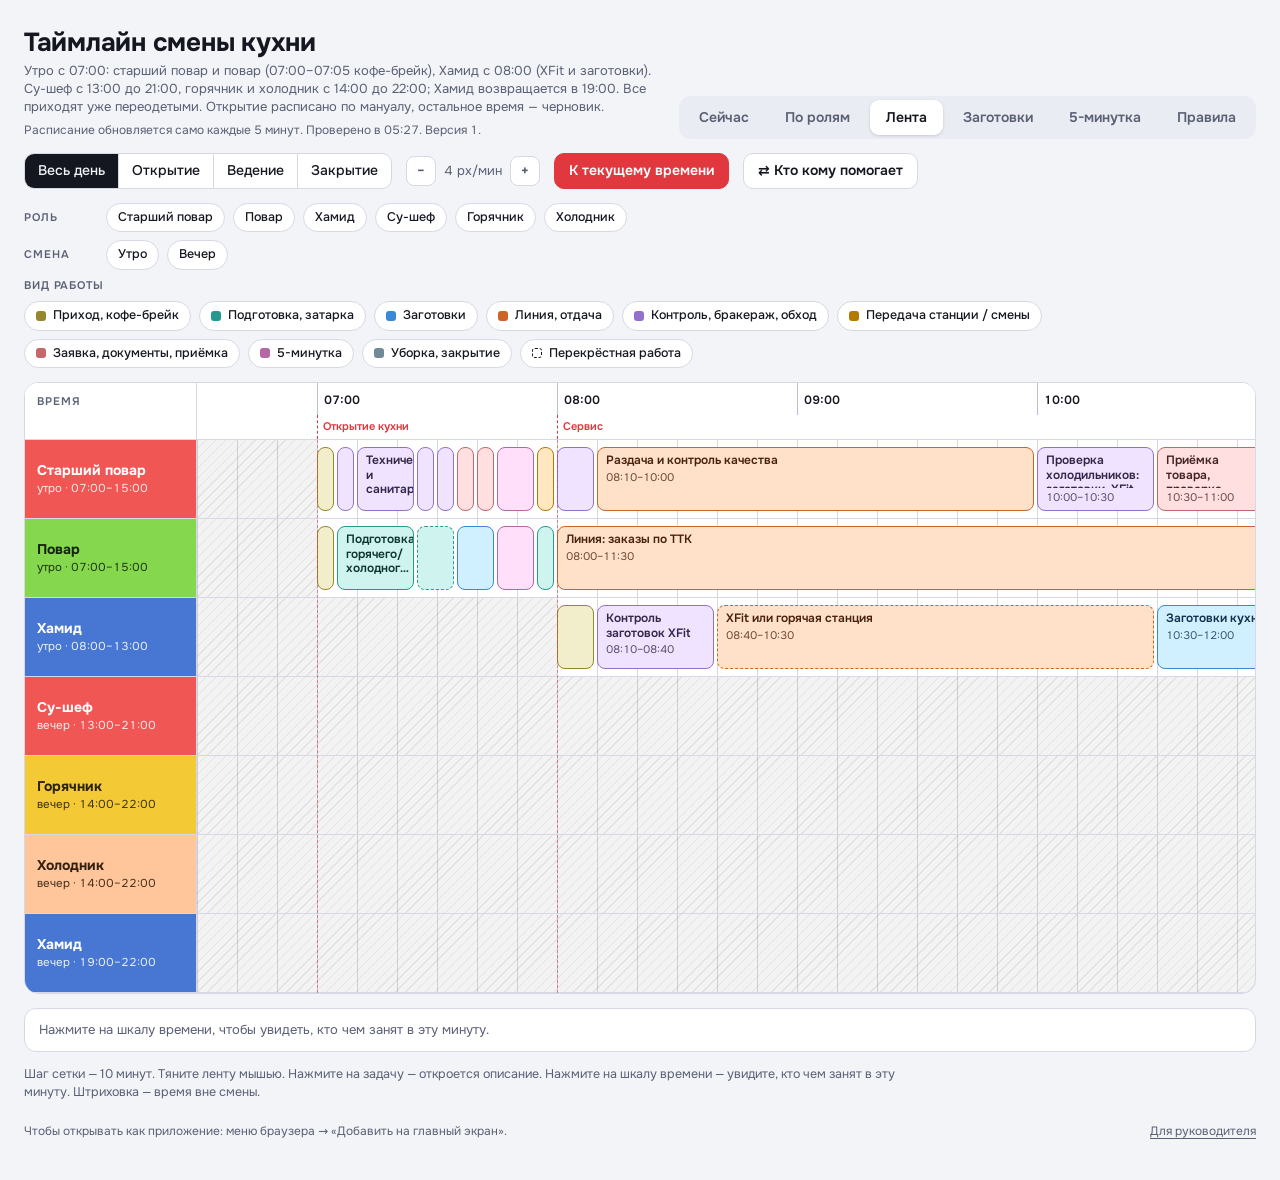
==== commit 1004d4f5: "Add files via upload" ====
--- a/index.html
+++ b/index.html
@@ -298,6 +298,44 @@
   .ms-row { grid-template-columns: 96px 1fr auto; }
   
 }
+/* общие списки: заготовки и темы пятиминутки */
+.cnt { display: inline-block; min-width: 18px; margin-left: 6px; padding: 0 6px; border-radius: 999px; background: var(--accent); color: var(--accent-fg); font-size: 11px; font-weight: 700; line-height: 18px; text-align: center; vertical-align: 1px; }
+.board { display: flex; flex-direction: column; gap: 14px; max-width: 760px; width: 100%; }
+.board h2 { margin: 0; font-size: 20px; line-height: 1.2; }
+.bd-lead { margin: 4px 0 0; color: var(--muted); font-size: 13px; }
+.bd-who { display: flex; flex-wrap: wrap; align-items: center; gap: 6px 12px; color: var(--muted); font-size: 12.5px; }
+.bd-who b { color: var(--fg); font-weight: 600; }
+.bd-login { align-items: flex-start; }
+.bd-login p { margin: 0; color: var(--muted); }
+.bd-login .btn { padding: 10px 18px; }
+.bd-form { display: flex; flex-wrap: wrap; gap: 8px; }
+.bd-form .bd-t { flex: 1 1 260px; min-width: 0; padding: 10px 12px; font-size: 15px; }
+.bd-form .btn { padding: 10px 18px; }
+.bd-msg { margin: -4px 0 0; font-size: 12.5px; color: var(--muted); }
+.bd-msg:empty { display: none; }
+.bd-msg.err { color: var(--accent); font-weight: 600; }
+.bd-list { list-style: none; margin: 0; padding: 0; display: flex; flex-direction: column; gap: 8px; }
+.bd-item { display: flex; align-items: center; gap: 10px; background: var(--surface); border: 1px solid var(--line); border-radius: 12px; padding: 10px 10px 10px 14px; }
+.bd-item .tx { flex: 1 1 auto; min-width: 0; overflow-wrap: anywhere; font-weight: 600; font-size: 15px; }
+.bd-item .tt { display: block; }
+.bd-item .mt { display: block; margin-top: 2px; font-weight: 400; font-size: 12px; color: var(--muted); font-variant-numeric: tabular-nums; }
+.bd-item.done { background: transparent; }
+.bd-item.done .tt { color: var(--muted); text-decoration: line-through; text-decoration-thickness: 2px; }
+.bd-item.pend { opacity: .6; }
+.btn.ok { border-color: var(--ok); color: var(--ok); background: transparent; min-height: 40px; white-space: nowrap; }
+.btn.ok:hover { background: var(--ok); color: var(--bg); }
+.bd-item .go { flex: none; }
+.bd-item .x { flex: none; width: 34px; height: 34px; border: 0; border-radius: 8px; background: transparent; color: var(--muted); font-size: 20px; line-height: 1; }
+.bd-item .x:hover { background: var(--surface-2); color: var(--accent); }
+.bd-sub { margin: 8px 0 0; font-size: 11px; font-weight: 600; letter-spacing: .08em; text-transform: uppercase; color: var(--muted); }
+.bd-empty { padding: 18px 14px; border: 1px dashed var(--line-strong); border-radius: 12px; color: var(--muted); text-align: center; }
+.bd-foot { display: flex; flex-wrap: wrap; align-items: center; gap: 8px 14px; }
+.dr-go { margin-top: 12px; }
+@media (max-width: 640px) {
+  .bd-item { flex-wrap: wrap; }
+  .bd-item .tx { flex-basis: 100%; }
+  .bd-item .go { flex: 1 1 auto; }
+}
 @media (prefers-reduced-motion: reduce) { * { transition: none !important; scroll-behavior: auto !important; } }
 </style>
 </head>
@@ -324,6 +362,8 @@
       <button role="tab" data-tab="now" aria-selected="false">Сейчас</button>
       <button role="tab" data-tab="roles" aria-selected="false">По ролям</button>
       <button role="tab" data-tab="lenta" aria-selected="true">Лента</button>
+      <button role="tab" data-tab="prep" aria-selected="false">Заготовки<span class="cnt" id="c-prep" hidden></span></button>
+      <button role="tab" data-tab="topics" aria-selected="false">5-минутка<span class="cnt" id="c-topics" hidden></span></button>
       <button role="tab" data-tab="rules" aria-selected="false">Правила</button>
       <button role="tab" data-tab="setup" aria-selected="false" class="edonly" hidden>Настройка</button>
     </div>
@@ -357,6 +397,8 @@
 
   <section class="panel" id="p-now" hidden></section>
   <section class="panel" id="p-roles" hidden></section>
+  <section class="panel" id="p-prep" hidden></section>
+  <section class="panel" id="p-topics" hidden></section>
   <section class="panel" id="p-rules" hidden></section>
   <section class="panel setup" id="p-setup" hidden></section>
 
@@ -390,7 +432,7 @@
   var PH = { open: 'Открытие', service: 'Ведение смены', close: 'Закрытие' };
   var PHW = { all: [T0, T1], open: [420, 480], service: [480, 1260], close: [1260, 1320] };
   var PALETTE = [['su', 'Красный'], ['p', 'Зелёный'], ['ham', 'Синий'], ['gc', 'Жёлтый'], ['xc', 'Персиковый'], ['tq', 'Бирюзовый'], ['vi', 'Фиолетовый'], ['pk', 'Розовый'], ['gy', 'Серый'], ['or', 'Оранжевый']];
-  var TABS = ['now', 'roles', 'lenta', 'rules', 'setup'];
+  var TABS = ['now', 'roles', 'lenta', 'prep', 'topics', 'rules', 'setup'];
   var st = { tab: 'lenta', phase: 'all', ppm: 4, roles: {}, shifts: {}, types: {}, helpers: false, probe: null };
   var lastFocus = null, suppressClick = false;
 
@@ -435,6 +477,8 @@
     st.tab = name;
     document.querySelectorAll('#tabs button').forEach(function (b) { b.setAttribute('aria-selected', b.dataset.tab === name ? 'true' : 'false'); });
     TABS.forEach(function (n) { var p = $('#p-' + n); if (p) p.hidden = n !== name; });
+    var tsel = $('#tabs button[aria-selected="true"]'), tbar = $('#tabs');
+    if (tsel && tbar && tbar.scrollWidth > tbar.clientWidth) tbar.scrollLeft = tsel.offsetLeft - (tbar.clientWidth - tsel.offsetWidth) / 2;
     rerender();
   }
   function rerender() {
@@ -443,6 +487,7 @@
     else if (st.tab === 'roles') renderRoles();
     else if (st.tab === 'rules') renderRules();
     else if (st.tab === 'lenta') renderTimeline();
+    else if (st.tab === 'prep' || st.tab === 'topics') renderBoard(st.tab);
     else if (st.tab === 'setup' && ED) ED.renderSetup();
   }
   document.querySelectorAll('#tabs button').forEach(function (b) { b.addEventListener('click', function () { setTab(b.dataset.tab); }); });
@@ -641,6 +686,12 @@
     if (t.cross && t.crossNote) b.append(el('div', { class: 'note', text: '⇄ ' + t.crossNote }));
     if (t.guess) b.append(el('div', { class: 'note', text: 'Черновик: время и содержание этой задачи нужно подтвердить под вашу кухню.' }));
     if (t.desc) b.append(el('div', { class: 'dr-desc', text: t.desc }));
+    if (SHARED && (t.type === 'prep' || t.type === 'meeting')) {
+      var kind = t.type === 'prep' ? 'prep' : 'topics';
+      var go = el('button', { type: 'button', class: 'btn accent dr-go', text: kind === 'prep' ? 'Список заготовок' : 'Темы для пятиминутки' });
+      go.addEventListener('click', function () { closeTask(); setTab(kind); });
+      b.append(go);
+    }
     $('#scrim').hidden = false; $('#drawer').hidden = false;
     $('#dr-x').focus();
   }
@@ -1123,6 +1174,237 @@
   })();
   
 
+  /* ---------- общие списки: заготовки и темы пятиминутки ----------
+     Пишут и читают только вошедшие сотрудники (вход через Google, Firebase Auth). Хранятся в общей базе
+     (Firebase Realtime Database, REST): /b/prep и /b/topics. Запись = { t: текст, by: имя, uid, at: время, done, doneBy, doneAt }.
+     Время ставит сервер. Правила базы пускают только вошедших и проверяют форму записи. */
+  var SHARED = 'https://kitchen-bread-default-rtdb.europe-west1.firebasedatabase.app', FB_KEY = 'AIzaSyClWTe3cQ69v7nG1qUkSLjYdnuN743U2Fo', FB_DOMAIN = 'kitchen-bread.firebaseapp.com';
+  var SV = { '.sv': 'timestamp' };
+  var BD_KEY = 'kitchen-board';
+  var BOARDS = {
+    prep: { title: 'Заготовки', lead: 'Что нужно заготовить. Любой вошедший сотрудник может добавить запись; сделали — нажмите «Готово», и запись зачеркнётся.', ph: 'Например: нарезать лук 5 кг', ok: '✓ Готово', undo: 'Вернуть', empty: 'Пока ничего не записано. Добавьте первую заготовку.', sub: 'Сделано за последние сутки', clear: 'Убрать сделанные' },
+    topics: { title: 'Темы для пятиминутки', lead: 'Что обсудить на пятиминутке. Записывайте сюда любые темы; обсудили — нажмите «Обсудили».', ph: 'Например: проверить сроки в холодильнике', ok: '✓ Обсудили', undo: 'Вернуть', empty: 'Тем пока нет. Запишите, что нужно обсудить.', sub: 'Обсуждено за последние сутки', clear: 'Убрать обсуждённые' }
+  };
+  var BD = { prep: {}, topics: {} }, bdLoaded = false, bdBusy = 0, bdLast = 0, bdMsg = { text: '', err: false };
+  var BU = null, bdAuth = 'wait';   /* wait — проверяем вход, out — не вошли, in — вошли, err — вход не загрузился */
+  var DAY = 86400000, BD_MS = window.__BD_MS || 10000;
+
+  function bdName() { return BU ? (BU.name || '').trim().slice(0, 40) : ''; }
+  function bdToken() { return window.KAuth ? window.KAuth.token() : Promise.resolve(null); }
+  function bdApi(method, path, body) {
+    return bdToken().then(function (tok) {
+      if (!tok) throw new Error('auth');
+      var o = { method: method, cache: 'no-store' };
+      if (body !== undefined) { o.body = JSON.stringify(body); o.headers = { 'Content-Type': 'application/json' }; }
+      return fetch(SHARED + path + '.json?auth=' + encodeURIComponent(tok) + (method === 'GET' ? '&t=' + Date.now() : ''), o);
+    }).then(function (r) {
+      if (!r.ok) throw new Error(r.status);
+      return r.json();
+    });
+  }
+  function bdSay(text, err) {
+    bdMsg = { text: text || '', err: !!err };
+    var n = $('#bd-msg'); if (n) { n.textContent = bdMsg.text; n.className = 'bd-msg' + (err ? ' err' : ''); }
+  }
+  function bdWhen(ms) {
+    if (!ms) return '';
+    var d = new Date(ms), t = pad(d.getHours()) + ':' + pad(d.getMinutes()), n = new Date();
+    if (d.toDateString() === n.toDateString()) return t;
+    if (d.toDateString() === new Date(n.getTime() - DAY).toDateString()) return 'вчера ' + t;
+    return pad(d.getDate()) + '.' + pad(d.getMonth() + 1) + ' ' + t;
+  }
+  function bdOpen(kind) { return keys(BD[kind]).filter(function (k) { return !BD[kind][k].done; }).length; }
+  function bdCounts() {
+    ['prep', 'topics'].forEach(function (k) {
+      var n = $('#c-' + k), c = (bdLoaded && bdAuth === 'in') ? bdOpen(k) : 0;
+      if (!n) return;
+      n.textContent = String(c); n.hidden = !c;
+    });
+  }
+  function bdSave() { try { localStorage.setItem(BD_KEY, JSON.stringify({ uid: BU && BU.uid, data: BD })); } catch (e) {} }
+  function bdLoadCache(uid) {
+    try { var c = JSON.parse(localStorage.getItem(BD_KEY) || 'null'); if (c && c.uid === uid && c.data && c.data.prep && c.data.topics) { BD = c.data; bdLoaded = true; return; } } catch (e) {}
+  }
+  function bdOnBoard() { return st.tab === 'prep' || st.tab === 'topics'; }
+
+  /* читаем оба списка одним запросом; пока идёт своя запись, чужие данные не накладываем */
+  function bdRefresh(force) {
+    if (!SHARED || bdAuth !== 'in') return Promise.resolve();
+    if (bdBusy > 0 && !force) return Promise.resolve();
+    bdLast = Date.now();
+    return bdApi('GET', '/b').then(function (d) {
+      if (bdBusy > 0 && !force) return;
+      d = d || {};
+      var nb = { prep: d.prep || {}, topics: d.topics || {} };
+      var changed = JSON.stringify(nb) !== JSON.stringify(BD) || !bdLoaded;
+      BD = nb; bdLoaded = true; bdSave(); bdCounts();
+      if (bdMsg.err) bdSay('');
+      if (changed && bdOnBoard()) renderBoardList(st.tab);
+      bdCleanup();
+    }).catch(function (e) {
+      if (!bdOnBoard() || bdMsg.err) return;
+      var denied = e && (e.message === '401' || e.message === '403');
+      bdSay(denied ? 'Нет доступа к списку. Выйдите и войдите снова; если не помогает, сообщите руководителю.' : (bdLoaded ? 'Нет связи: показан сохранённый список. Попробую снова.' : 'Нет связи, список не загрузился. Попробую снова.'), true);
+    });
+  }
+  /* сделанные больше двух суток назад убираем из базы, чтобы она не росла */
+  function bdCleanup() {
+    ['prep', 'topics'].forEach(function (kind) {
+      var del = {}, n = 0;
+      keys(BD[kind]).forEach(function (id) { var it = BD[kind][id]; if (it.done && it.doneAt && Date.now() - it.doneAt > 2 * DAY && n < 30) { del[id] = null; n++; } });
+      if (n) bdApi('PATCH', '/b/' + kind, del).catch(function () {});
+    });
+  }
+  function bdWrite(promise, fail) {
+    bdBusy++;
+    return promise.then(function (r) { bdBusy--; return r; }, function () {
+      bdBusy--; bdSay('Не получилось сохранить: проверьте связь и повторите.', true);
+      if (fail) fail();
+      return bdRefresh(true).then(function () { throw 0; });
+    });
+  }
+  function bdAdd(kind, text) {
+    text = text.trim().slice(0, 120);
+    if (!text || !BU) return;
+    var by = bdName(), tmp = 'tmp' + Date.now(), item = { t: text, by: by, uid: BU.uid, at: Date.now(), done: false, pend: true };
+    BD[kind][tmp] = item; renderBoardList(kind); bdCounts();
+    var body = { t: text, uid: BU.uid, at: SV, done: false }; if (by) body.by = by;
+    bdWrite(bdApi('POST', '/b/' + kind, body), function () { delete BD[kind][tmp]; renderBoardList(kind); bdCounts(); }).then(function (r) {
+      delete BD[kind][tmp];
+      if (r && r.name) { item.pend = false; BD[kind][r.name] = item; }
+      bdSave(); renderBoardList(kind); bdCounts(); return bdRefresh(true);
+    }).catch(function () {});
+  }
+  function bdToggle(kind, id, done) {
+    var it = BD[kind][id]; if (!it) return;
+    var old = { done: it.done, doneBy: it.doneBy, doneAt: it.doneAt }, by = bdName();
+    it.done = done; it.doneBy = done && by ? by : undefined; it.doneAt = done ? Date.now() : undefined;
+    renderBoardList(kind); bdCounts();
+    var body = { done: done, doneBy: done && by ? by : null, doneAt: done ? SV : null };
+    bdWrite(bdApi('PATCH', '/b/' + kind + '/' + id, body), function () { it.done = old.done; it.doneBy = old.doneBy; it.doneAt = old.doneAt; renderBoardList(kind); bdCounts(); }).then(function () { bdSave(); return bdRefresh(true); }).catch(function () {});
+  }
+  function bdRemove(kind, id) {
+    var it = BD[kind][id]; if (!it) return;
+    if (!window.confirm('Удалить запись «' + it.t + '»?')) return;
+    delete BD[kind][id]; renderBoardList(kind); bdCounts();
+    bdWrite(bdApi('DELETE', '/b/' + kind + '/' + id)).then(function () { bdSave(); return bdRefresh(true); }).catch(function () {});
+  }
+  function bdClear(kind) {
+    var ids = keys(BD[kind]).filter(function (id) { return BD[kind][id].done; });
+    if (!ids.length || !window.confirm('Убрать все отмеченные записи (' + ids.length + ')?')) return;
+    var del = {}; ids.forEach(function (id) { del[id] = null; delete BD[kind][id]; });
+    renderBoardList(kind); bdCounts();
+    bdWrite(bdApi('PATCH', '/b/' + kind, del)).then(function () { bdSave(); return bdRefresh(true); }).catch(function () {});
+  }
+
+  /* ---- вход ---- */
+  function bdSignIn(btn) {
+    if (!window.KAuth) return;
+    btn.disabled = true; bdSay('Открываю вход Google…');
+    window.KAuth.signIn().then(function () { bdSay(''); }, function (e) {
+      var c = e && e.code || '';
+      btn.disabled = false;
+      if (c === 'auth/popup-closed-by-user' || c === 'auth/cancelled-popup-request') { bdSay(''); return; }
+      bdSay(c === 'auth/popup-blocked' ? 'Браузер заблокировал окно входа. Разрешите всплывающие окна для этого сайта и нажмите ещё раз.'
+        : c === 'auth/network-request-failed' ? 'Нет связи. Проверьте интернет и повторите.'
+        : c === 'auth/unauthorized-domain' ? 'Этот адрес сайта не разрешён для входа. Сообщите руководителю.'
+        : 'Не удалось войти' + (c ? ' (' + c + ')' : '') + '. Повторите; если не выходит, сообщите руководителю.', true);
+    });
+  }
+  function bdAuthChange(u) {
+    var was = bdAuth;
+    BU = u && u.uid ? { uid: u.uid, name: u.name || u.email || '' } : null;
+    bdAuth = BU ? 'in' : 'out';
+    if (BU) { if (!bdLoaded) bdLoadCache(BU.uid); }
+    else { BD = { prep: {}, topics: {} }; bdLoaded = false; try { localStorage.removeItem(BD_KEY); } catch (e) {} }
+    bdMsg = { text: '', err: false };
+    bdCounts();
+    if (bdOnBoard()) renderBoard(st.tab); else if (BU && was !== 'in') bdRefresh(true);
+  }
+  function bdLoadAuth() {
+    function go() { try { window.KAuth.start({ apiKey: FB_KEY, authDomain: FB_DOMAIN }, bdAuthChange); } catch (e) { bdAuth = 'err'; if (bdOnBoard()) renderBoard(st.tab); } }
+    if (window.KAuth) { go(); return; }
+    var sc = document.createElement('script'); sc.src = 'fb-auth.js';
+    sc.onload = go;
+    sc.onerror = function () { bdAuth = 'err'; if (bdOnBoard()) renderBoard(st.tab); };
+    document.head.append(sc);
+  }
+
+  function renderBoard(kind) {
+    var p = $('#p-' + kind), B = BOARDS[kind], prevIn = $('.bd-t', p), keep = prevIn ? prevIn.value : ''; p.replaceChildren();
+    var box = el('div', { class: 'board' });
+    box.append(el('div', {}, el('h2', { text: B.title }), el('p', { class: 'bd-lead', text: B.lead })));
+    if (!SHARED) {
+      box.append(el('div', { class: 'bd-empty', text: 'Общий список пока не подключён. Обратитесь к руководителю.' }));
+      p.append(box); return;
+    }
+    if (bdAuth !== 'in') {
+      if (bdAuth === 'wait') box.append(el('div', { class: 'bd-empty', text: 'Проверяю вход…' }));
+      else if (bdAuth === 'err') box.append(el('div', { class: 'bd-empty', text: 'Не удалось загрузить вход. Проверьте интернет и обновите страницу.' }));
+      else {
+        var lg = el('button', { type: 'button', class: 'btn accent', text: 'Войти через Google' });
+        lg.addEventListener('click', function () { bdSignIn(lg); });
+        box.append(el('div', { class: 'card bd-login' }, el('p', { text: 'Чтобы смотреть и добавлять записи, войдите через Google-аккаунт. Это нужно один раз на этом телефоне. Записи подписываются вашим именем.' }), lg));
+        box.append(el('p', { class: 'bd-msg' + (bdMsg.err ? ' err' : ''), id: 'bd-msg', 'aria-live': 'polite', text: bdMsg.text }));
+      }
+      p.append(box); return;
+    }
+    var out = el('button', { type: 'button', class: 'lnk', text: 'Выйти' });
+    out.addEventListener('click', function () { if (window.KAuth) window.KAuth.signOut(); });
+    box.append(el('div', { class: 'bd-who' }, el('span', {}, 'Вы вошли как ', el('b', { text: bdName() || 'без имени' })), out));
+    var inp = el('input', { type: 'text', class: 'bd-t', maxlength: 120, placeholder: B.ph, autocomplete: 'off', 'aria-label': B.title });
+    var form = el('form', { class: 'bd-form' }, inp, el('button', { type: 'submit', class: 'btn accent', text: 'Добавить' }));
+    inp.value = keep;
+    form.addEventListener('submit', function (e) { e.preventDefault(); var v = inp.value; if (!v.trim()) { inp.focus(); return; } inp.value = ''; bdAdd(kind, v); inp.focus(); });
+    box.append(form);
+    box.append(el('p', { class: 'bd-msg' + (bdMsg.err ? ' err' : ''), id: 'bd-msg', 'aria-live': 'polite', text: bdMsg.text }));
+    box.append(el('div', { id: 'bd-list-' + kind }));
+    p.append(box);
+    renderBoardList(kind);
+    bdRefresh(true);
+  }
+  function renderBoardList(kind) {
+    var host = $('#bd-list-' + kind); if (!host) return;
+    var B = BOARDS[kind], d = BD[kind], now = Date.now();
+    var ids = keys(d), open = ids.filter(function (i) { return !d[i].done; }).sort(function (a, b) { return (d[a].at || 0) - (d[b].at || 0); });
+    var done = ids.filter(function (i) { return d[i].done && (!d[i].doneAt || now - d[i].doneAt < DAY); }).sort(function (a, b) { return (d[b].doneAt || 0) - (d[a].doneAt || 0); });
+    host.replaceChildren();
+    function row(id) {
+      var it = d[id], isDone = !!it.done;
+      var meta = isDone
+        ? (it.doneBy ? 'Отметил: ' + it.doneBy + ' · ' : 'Отмечено · ') + bdWhen(it.doneAt)
+        : (it.by ? it.by + ' · ' : '') + bdWhen(it.at);
+      var li = el('li', { class: 'bd-item' + (isDone ? ' done' : '') + (it.pend ? ' pend' : '') },
+        el('span', { class: 'tx' }, el('span', { class: 'tt', text: it.t }), el('span', { class: 'mt', text: meta })));
+      var go = el('button', { type: 'button', class: isDone ? 'btn go' : 'btn ok go', text: isDone ? B.undo : B.ok, disabled: it.pend || null, 'aria-label': (isDone ? B.undo : B.ok.replace('✓ ', '')) + ': ' + it.t });
+      go.addEventListener('click', function () { bdToggle(kind, id, !isDone); });
+      var x = el('button', { type: 'button', class: 'x', text: '×', title: 'Удалить запись', 'aria-label': 'Удалить запись: ' + it.t, disabled: it.pend || null });
+      x.addEventListener('click', function () { bdRemove(kind, id); });
+      li.append(go, x);
+      return li;
+    }
+    if (!bdLoaded) { host.append(el('div', { class: 'bd-empty', text: 'Загружаю…' })); return; }
+    if (!open.length) host.append(el('div', { class: 'bd-empty', text: B.empty }));
+    else host.append(el('ul', { class: 'bd-list' }, open.map(row)));
+    if (done.length) {
+      host.append(el('p', { class: 'bd-sub', text: B.sub }), el('ul', { class: 'bd-list' }, done.map(row)));
+      var cl = el('button', { type: 'button', class: 'btn', text: B.clear });
+      cl.addEventListener('click', function () { bdClear(kind); });
+      host.append(el('div', { class: 'bd-foot' }, cl));
+    }
+  }
+  function bdStart() {
+    if (!SHARED) return;
+    bdLoadAuth();
+    setInterval(function () {
+      if (document.hidden || bdAuth !== 'in') return;
+      var gap = bdOnBoard() ? BD_MS : BD_MS * 6;
+      if (Date.now() - bdLast >= gap) bdRefresh();
+    }, Math.min(3000, BD_MS / 2));
+    document.addEventListener('visibilitychange', function () { if (!document.hidden) bdRefresh(); });
+    window.addEventListener('online', function () { bdRefresh(true); });
+  }
+
   /* ---------- автообновление: раз в 5 минут приложение заново читает data.json ---------- */
   var pollT = null, pollFails = 0;
   function setLive(s) { var n = $('#live'); if (n) n.textContent = s; }
@@ -1162,6 +1444,7 @@
     setTab(ui && ['now', 'roles', 'lenta', 'rules'].indexOf(ui.tab) >= 0 ? ui.tab : 'lenta');
     if (ui && (ui.phase === 'open' || ui.phase === 'service' || ui.phase === 'close')) setPhase(ui.phase); else scrollToMin(T0, 'start');
     startPoll();
+    bdStart();
     if ('serviceWorker' in navigator && /^https?:$/.test(location.protocol)) navigator.serviceWorker.register('sw.js').catch(function () {});
     setInterval(function () {
       if (st.tab === 'now') renderNow();
